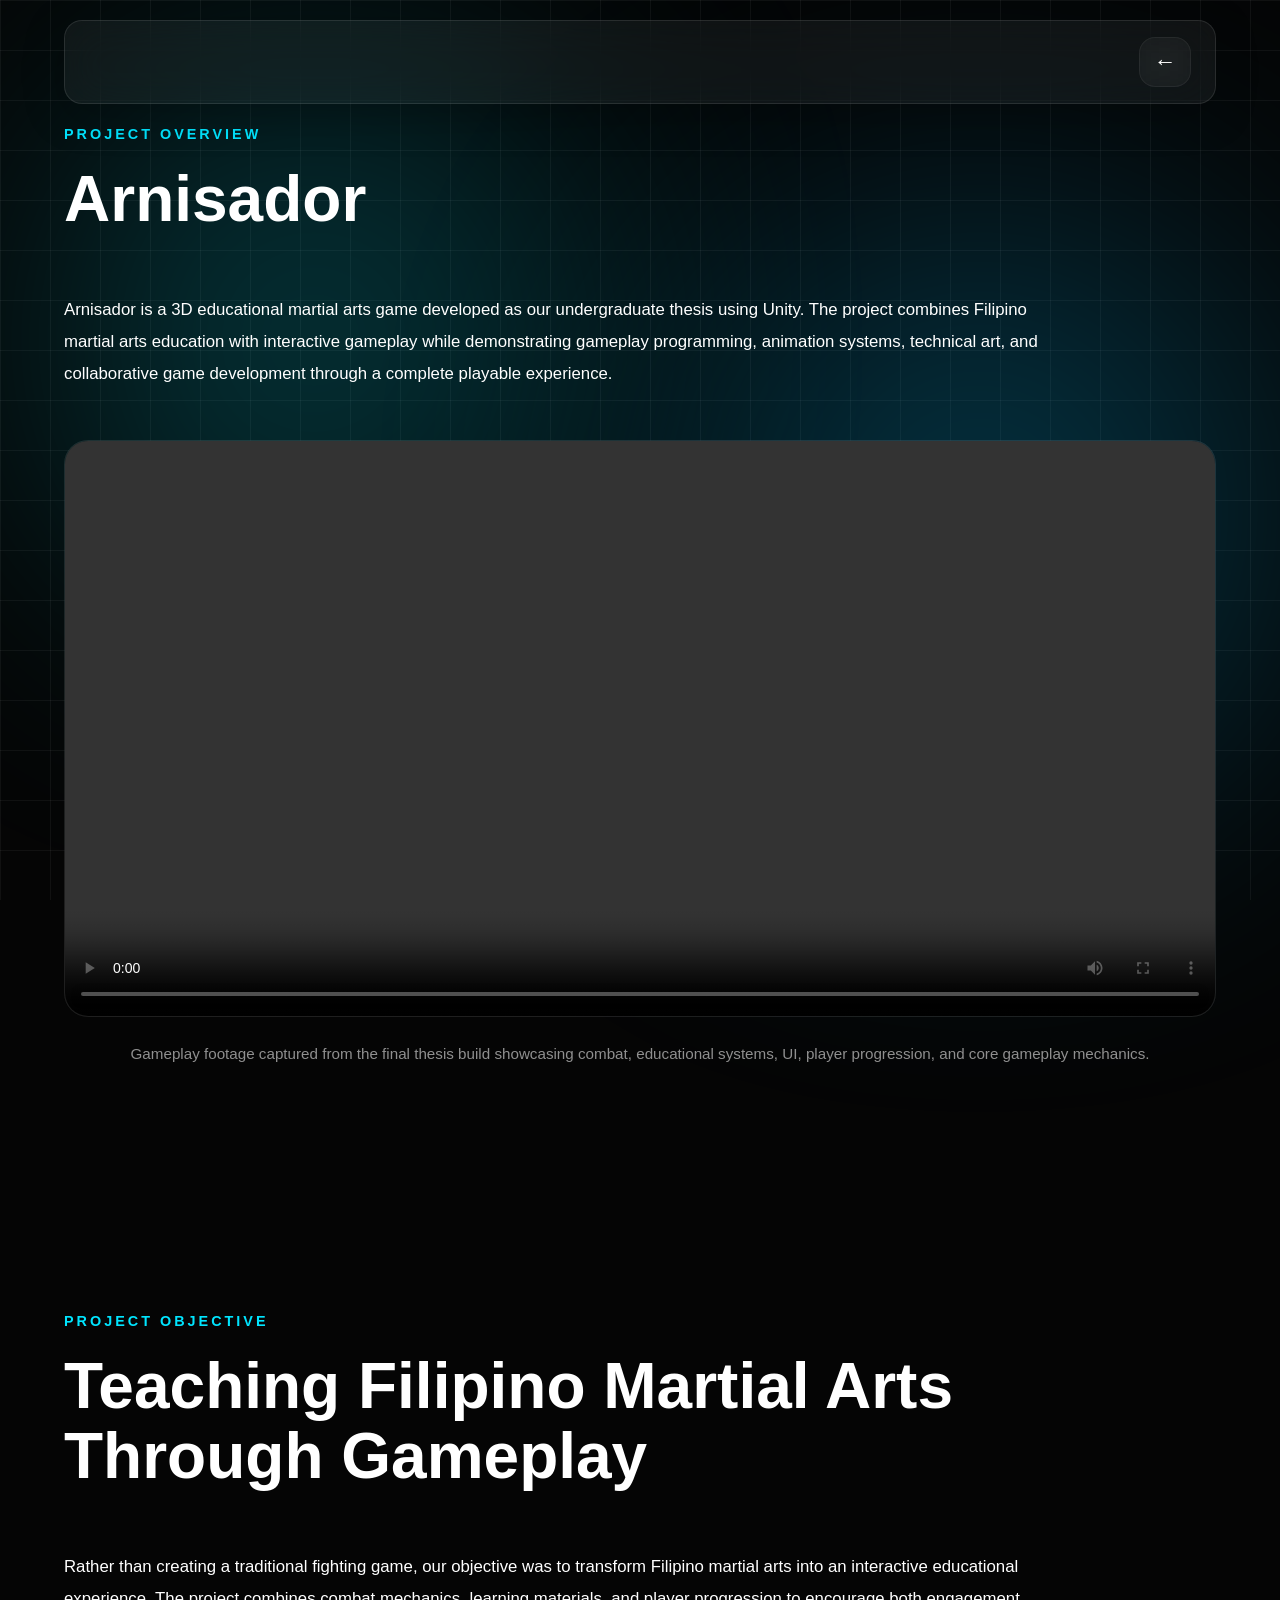
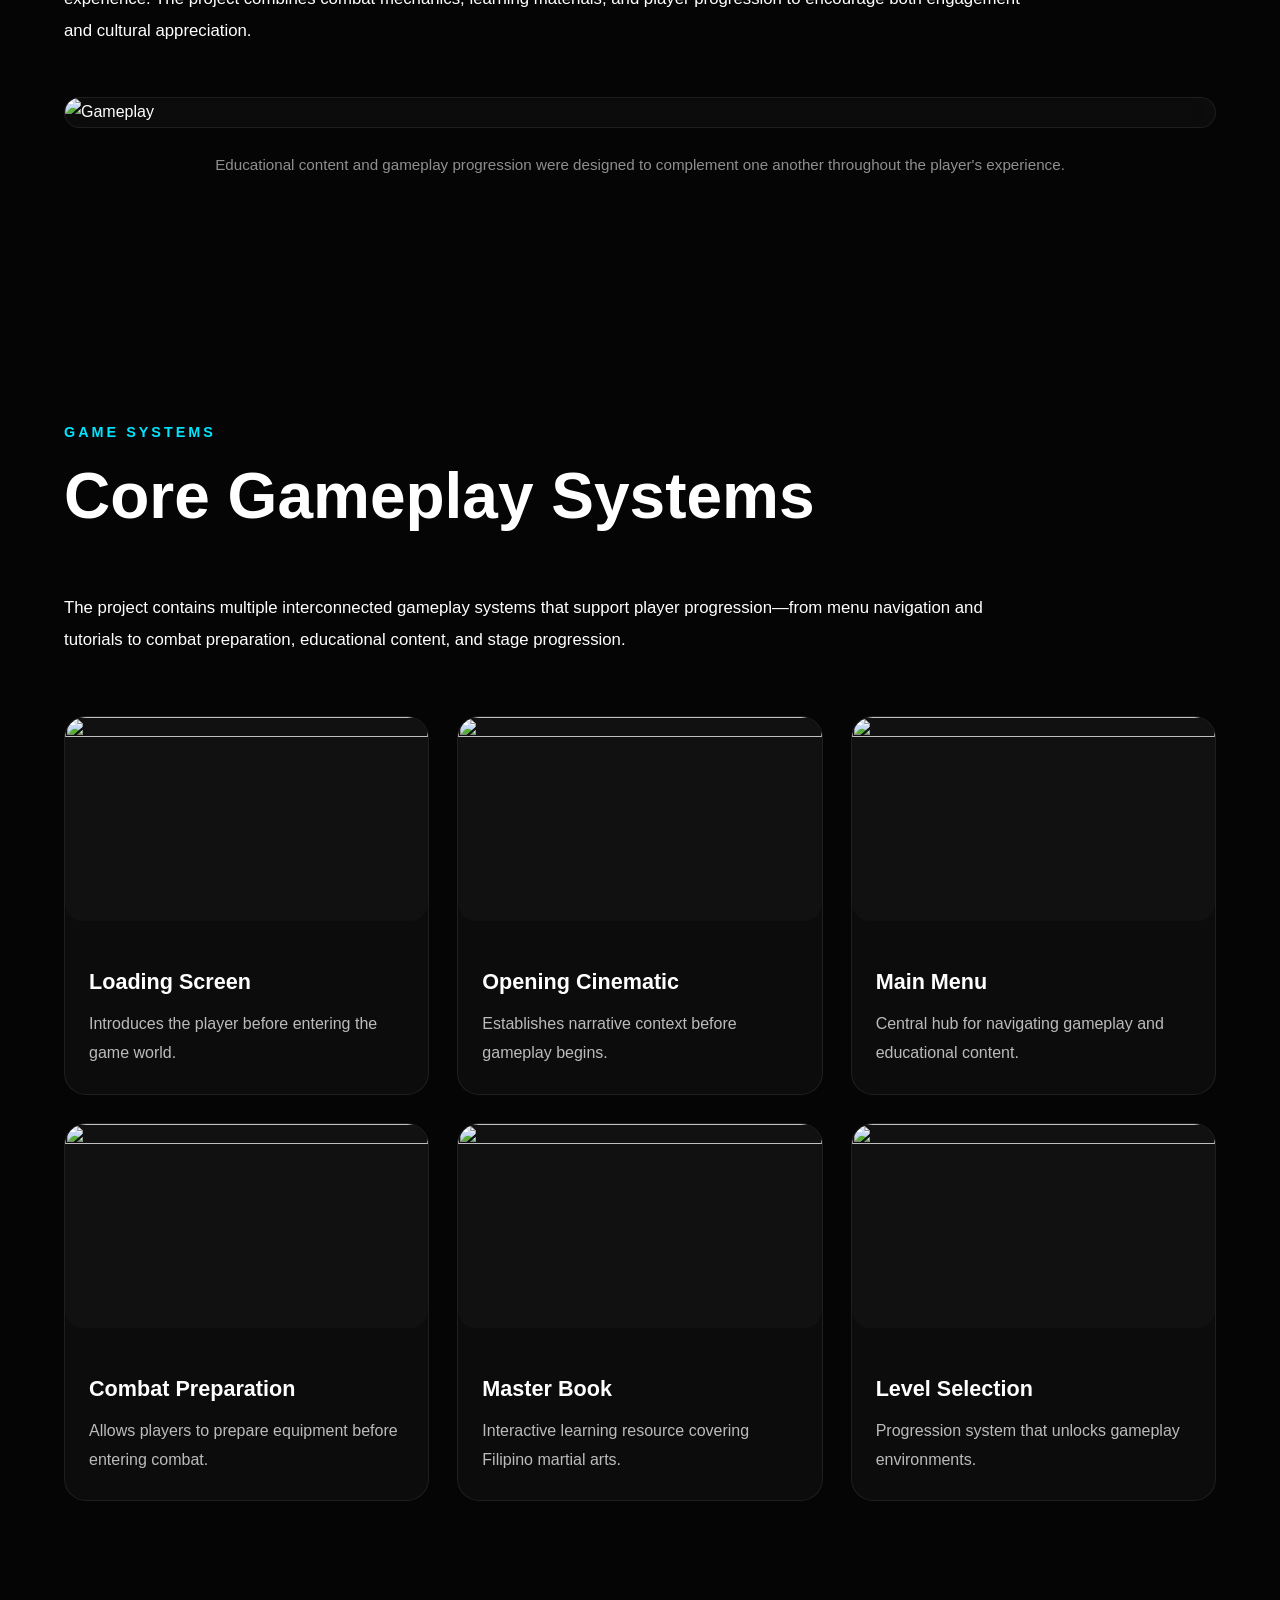
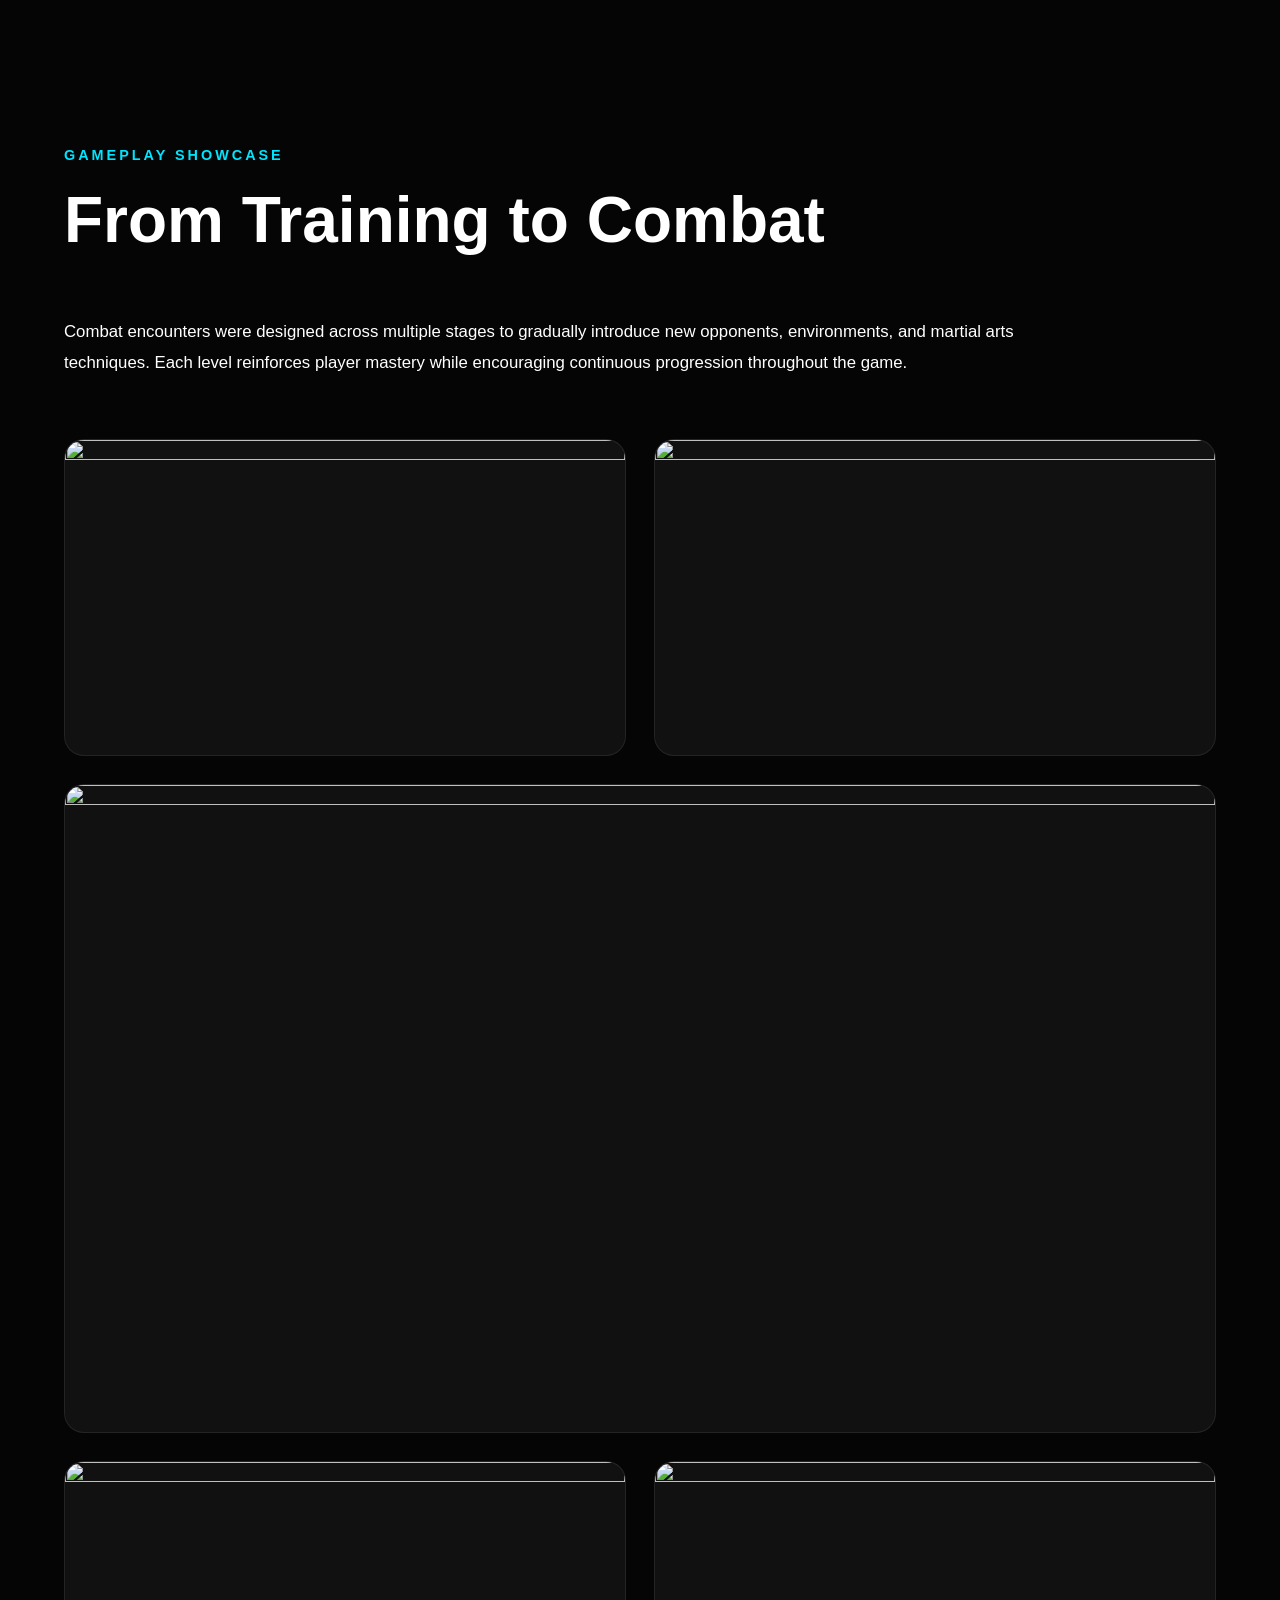
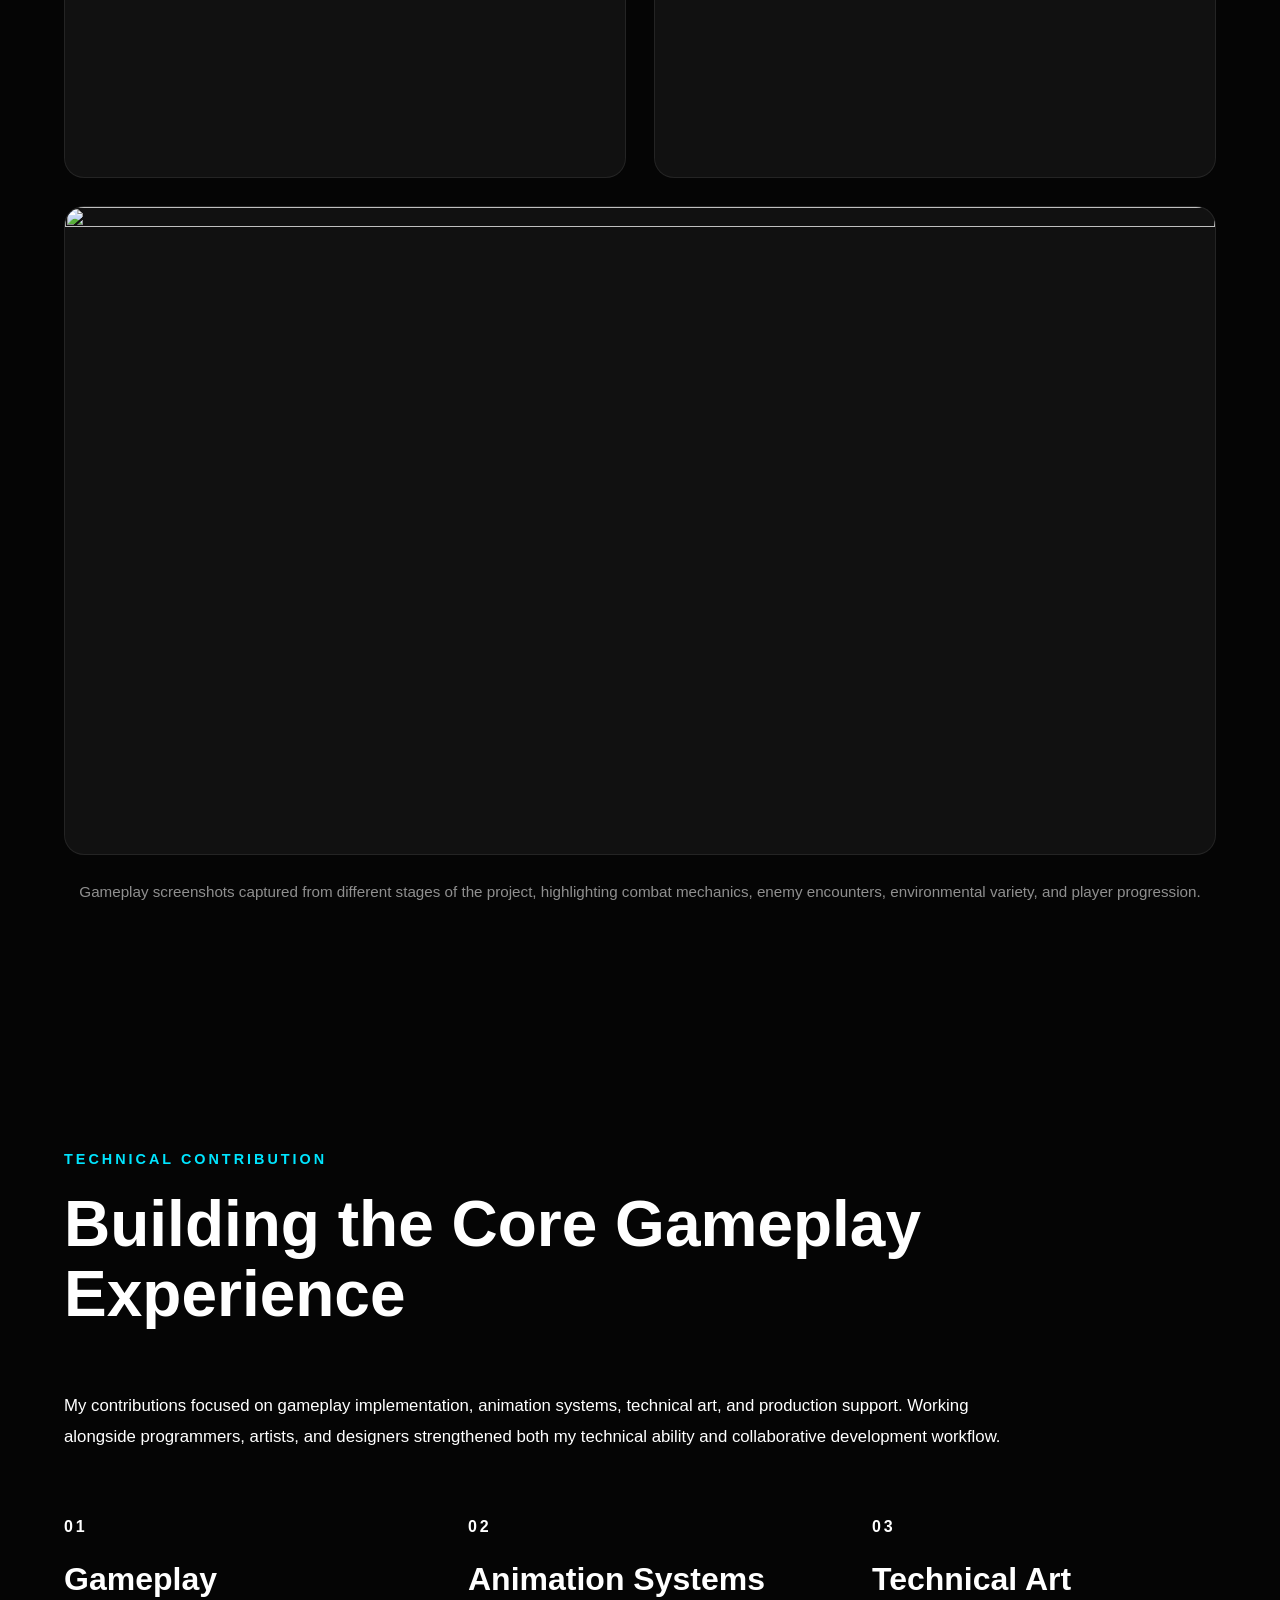
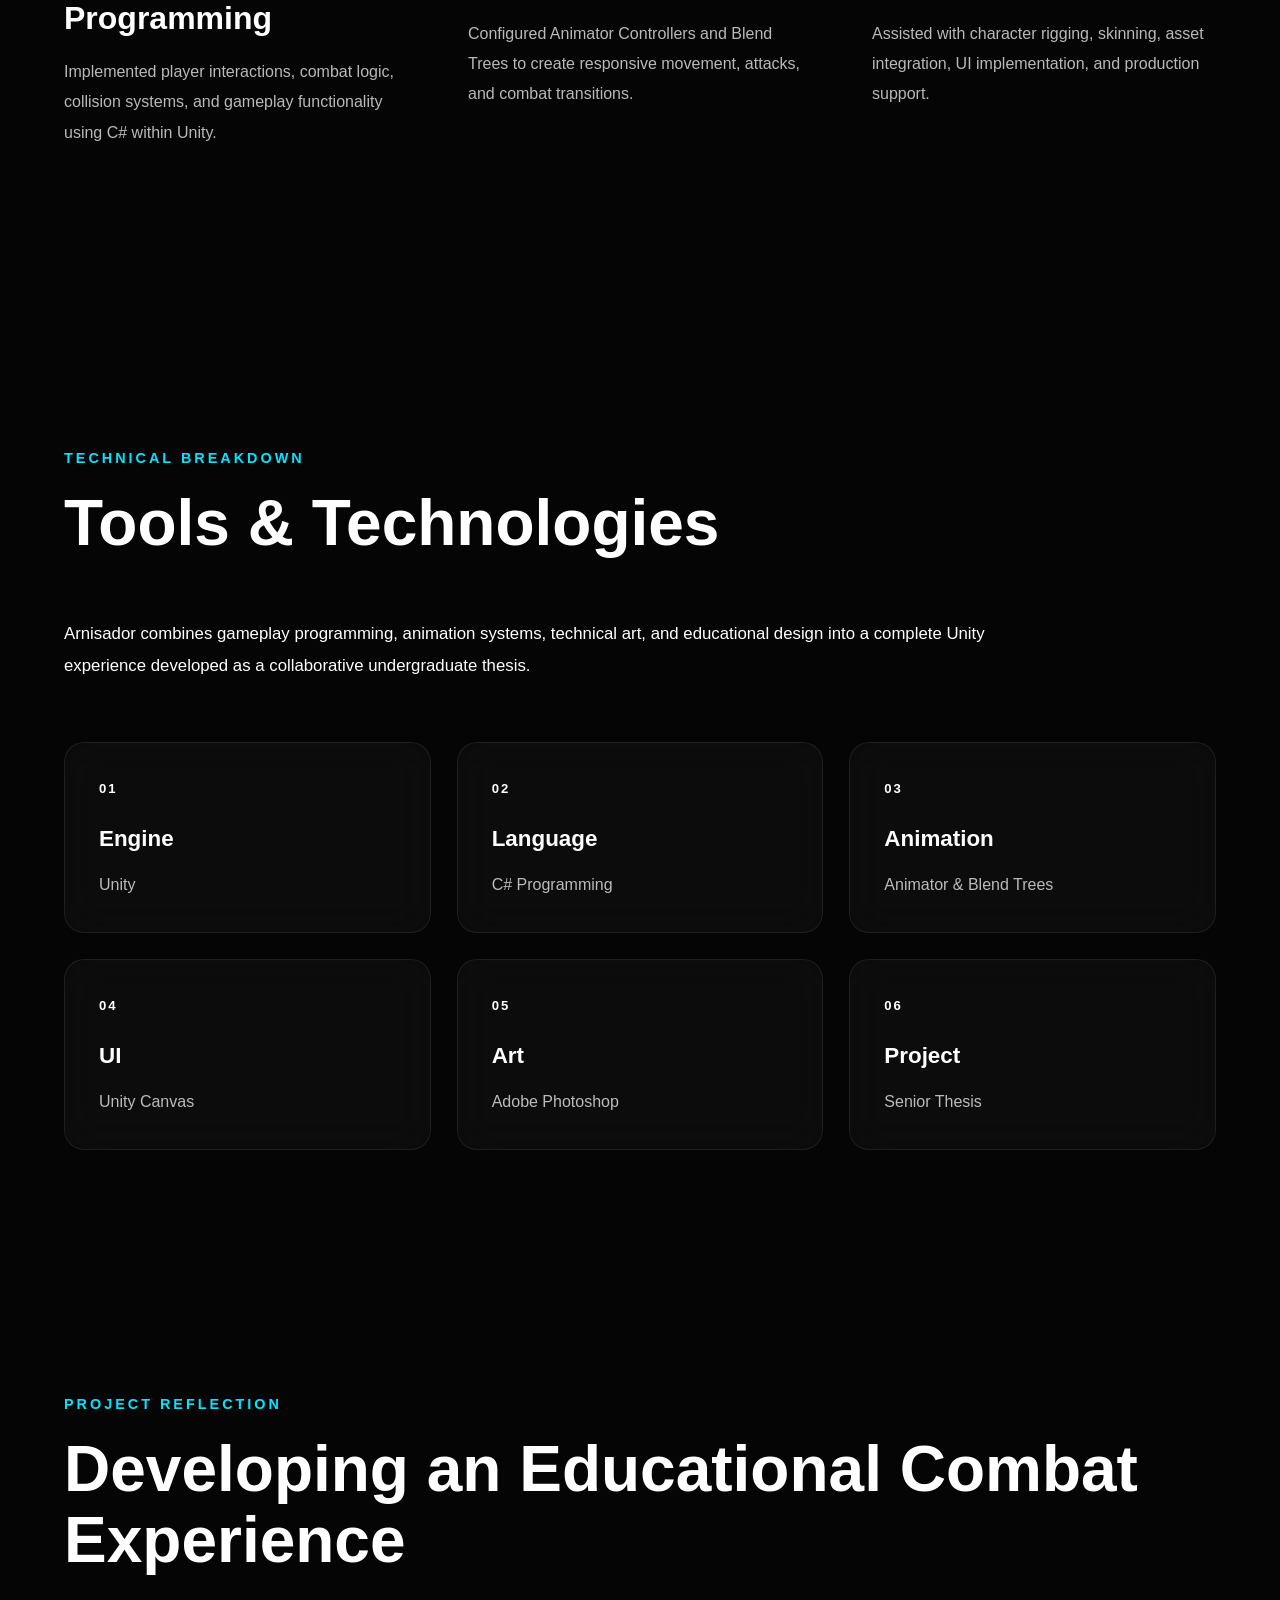
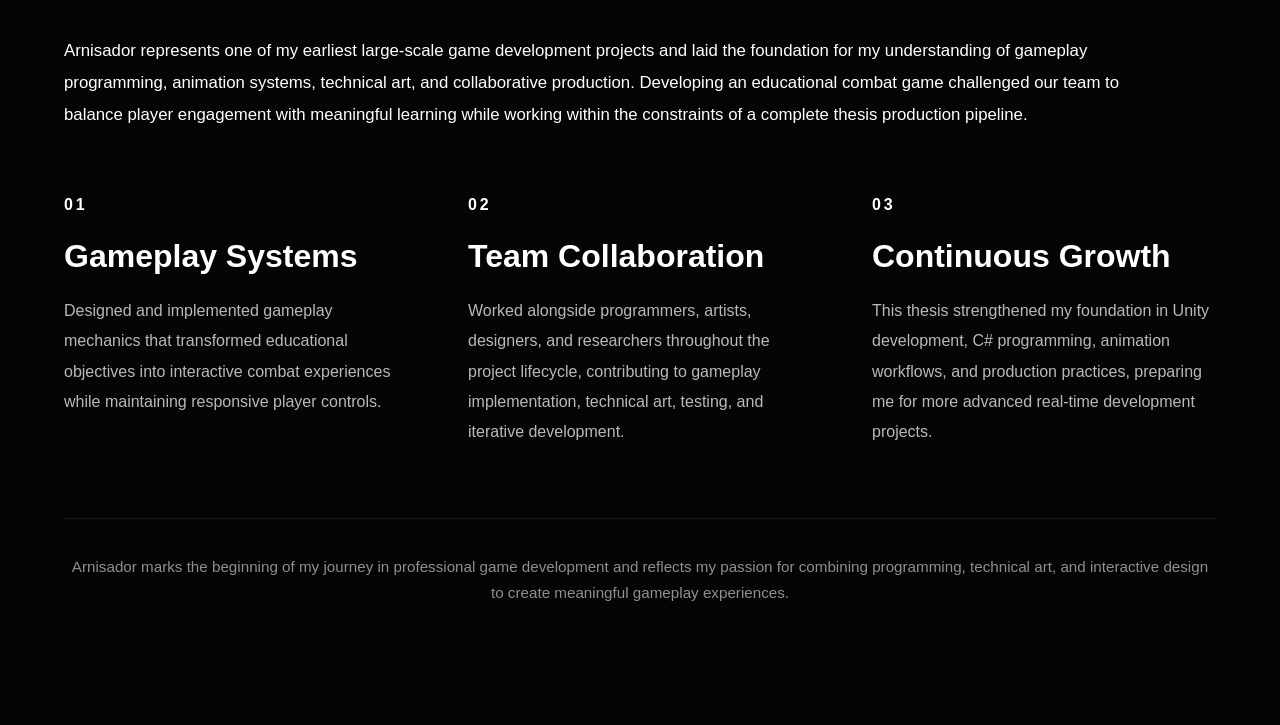
==== projects/arnisador.html @ 000d7399 "Add files via upload" ====
<!DOCTYPE html>
<html lang="en">

<head>

    <meta charset="UTF-8">
    <meta name="viewport" content="width=device-width, initial-scale=1.0">

    <title>Arnisador | Jan Alexander</title>

    <link rel="stylesheet" href="../css/style.css">
    <link rel="stylesheet" href="../css/projects/project-base.css">
    <link rel="stylesheet" href="../css/projects/stranger-things.css">
    <link rel="stylesheet" href="../css/projects/arnisador.css">
    <link rel="stylesheet" href="../css/responsive.css">

</head>

<body>

    <!-- GRID -->
    <div class="grid-bg"></div>

    <!-- GLOW -->
    <div class="orb orb1"></div>
    <div class="orb orb2"></div>

    <!-- NAV -->

    <nav>

        <a href="../index.html" class="logo">
            <img src="../assets/images/logo.png" alt="">
        </a>

        <a href="../index.html#projects"
        class="back-btn"
        aria-label="Back to Projects">

            &larr;

        </a>

    </nav>

    <!-- ==================================================
    PROJECT OVERVIEW
    ================================================== -->

    <section class="project-section">

        <div class="section-header">

            <span>PROJECT OVERVIEW</span>

            <h2>Arnisador</h2>

        </div>

        <p class="section-description">

            Arnisador is a 3D educational martial arts game developed as our
            undergraduate thesis using Unity. The project combines Filipino
            martial arts education with interactive gameplay while demonstrating
            gameplay programming, animation systems, technical art, and collaborative
            game development through a complete playable experience.

        </p>

        <div class="hero-showcase">

            <div class="hero-card">

                <video controls preload="metadata">

                    <source src="https://res.cloudinary.com/ddsfqf0fp/video/upload/v1771017039/Arnisador-Ads_ejfbrg.mp4" type="video/mp4">

                </video>

            </div>

        </div>

        <p class="case-study-note">

            Gameplay footage captured from the final thesis build showcasing combat,
            educational systems, UI, player progression, and core gameplay mechanics.

        </p>

    </section>





    <!-- ==================================================
    PROJECT OBJECTIVE
    ================================================== -->

    <section class="project-section">

        <div class="section-header">

            <span>PROJECT OBJECTIVE</span>

            <h2>Teaching Filipino Martial Arts Through Gameplay</h2>

        </div>

        <p class="section-description">

            Rather than creating a traditional fighting game, our objective was to
            transform Filipino martial arts into an interactive educational experience.
            The project combines combat mechanics, learning materials, and player
            progression to encourage both engagement and cultural appreciation.

        </p>

        <div class="hero-showcase">

            <div class="hero-card">

                <img src="https://res.cloudinary.com/ddsfqf0fp/image/upload/v1771021509/AR-03_ebjcb0.png" alt="Gameplay">

            </div>

        </div>

        <p class="case-study-note">

            Educational content and gameplay progression were designed to complement
            one another throughout the player's experience.

        </p>

    </section>

    <!-- ==================================================
    GAME SYSTEMS
    ================================================== -->

    <section class="project-section">

        <div class="section-header">

            <span>GAME SYSTEMS</span>

            <h2>Core Gameplay Systems</h2>

        </div>

        <p class="section-description">

            The project contains multiple interconnected gameplay systems that support
            player progression—from menu navigation and tutorials to combat preparation,
            educational content, and stage progression.

        </p>

        <div class="feature-grid">

            <div class="feature-card">

                <img src="https://res.cloudinary.com/ddsfqf0fp/image/upload/v1771021510/AR-05_yxrdxh.png">

                <h3>Loading Screen</h3>

                <p>
                    Introduces the player before entering the game world.
                </p>

            </div>

            <div class="feature-card">

                <img src="https://res.cloudinary.com/ddsfqf0fp/image/upload/v1771021509/AR-01_bjf7vc.png">

                <h3>Opening Cinematic</h3>

                <p>
                    Establishes narrative context before gameplay begins.
                </p>

            </div>

            <div class="feature-card">

                <img src="https://res.cloudinary.com/ddsfqf0fp/image/upload/v1771021510/AR-06_dqm4bl.png">

                <h3>Main Menu</h3>

                <p>
                    Central hub for navigating gameplay and educational content.
                </p>

            </div>

            <div class="feature-card">

                <img src="https://res.cloudinary.com/ddsfqf0fp/image/upload/v1771021509/AR-03_ebjcb0.png">

                <h3>Combat Preparation</h3>

                <p>
                    Allows players to prepare equipment before entering combat.
                </p>

            </div>

            <div class="feature-card">

                <img src="https://res.cloudinary.com/ddsfqf0fp/image/upload/v1771021510/AR-07_zlur1v.png">

                <h3>Master Book</h3>

                <p>
                    Interactive learning resource covering Filipino martial arts.
                </p>

            </div>

            <div class="feature-card">

                <img src="https://res.cloudinary.com/ddsfqf0fp/image/upload/v1771021509/AR-04_awipr5.png">

                <h3>Level Selection</h3>

                <p>
                    Progression system that unlocks gameplay environments.
                </p>

            </div>

        </div>

    </section>

    <!-- ==================================================
    GAMEPLAY SHOWCASE
    ================================================== -->

    <section class="project-section">

        <div class="section-header">

            <span>GAMEPLAY SHOWCASE</span>

            <h2>From Training to Combat</h2>

        </div>

        <p class="section-description">

            Combat encounters were designed across multiple stages to gradually
            introduce new opponents, environments, and martial arts techniques.
            Each level reinforces player mastery while encouraging continuous
            progression throughout the game.

        </p>

        <div class="arnis-gallery">

            <div class="arnis-card">
                <img src="https://res.cloudinary.com/ddsfqf0fp/image/upload/v1771021510/AR-08_nvsf1d.png" alt="">
            </div>

            <div class="arnis-card">
                <img src="https://res.cloudinary.com/ddsfqf0fp/image/upload/v1771021511/AR-09_rijwm5.png" alt="">
            </div>

            <div class="arnis-card arnis-feature">
                <img src="https://res.cloudinary.com/ddsfqf0fp/image/upload/v1771021511/AR-10_mdkuwp.png" alt="">
            </div>

            <div class="arnis-card">
                <img src="https://res.cloudinary.com/ddsfqf0fp/image/upload/v1771021511/AR-11_kkhxpo.png" alt="">
            </div>

            <div class="arnis-card">
                <img src="https://res.cloudinary.com/ddsfqf0fp/image/upload/v1771021509/AR-12_dkh6b2.png" alt="">
            </div>

            <div class="arnis-card arnis-wide">
                <img src="https://res.cloudinary.com/ddsfqf0fp/image/upload/v1771021509/AR-13_ciu7sc.png" alt="">
            </div>

        </div>

        <p class="case-study-note">

            Gameplay screenshots captured from different stages of the project,
            highlighting combat mechanics, enemy encounters, environmental variety,
            and player progression.

        </p>

    </section>

    <!-- ==================================================
    TECHNICAL CONTRIBUTION
    ================================================== -->

    <section class="project-section">

        <div class="section-header">

            <span>TECHNICAL CONTRIBUTION</span>

            <h2>Building the Core Gameplay Experience</h2>

        </div>

        <p class="section-description">

            My contributions focused on gameplay implementation, animation systems,
            technical art, and production support. Working alongside programmers,
            artists, and designers strengthened both my technical ability and
            collaborative development workflow.

        </p>

        <div class="reflection-summary">

            <div class="reflection-column">

                <span class="reflection-number">01</span>

                <h3>Gameplay Programming</h3>

                <p>

                    Implemented player interactions, combat logic,
                    collision systems, and gameplay functionality
                    using C# within Unity.

                </p>

            </div>

            <div class="reflection-column">

                <span class="reflection-number">02</span>

                <h3>Animation Systems</h3>

                <p>

                    Configured Animator Controllers and Blend Trees
                    to create responsive movement, attacks,
                    and combat transitions.

                </p>

            </div>

            <div class="reflection-column">

                <span class="reflection-number">03</span>

                <h3>Technical Art</h3>

                <p>

                    Assisted with character rigging, skinning,
                    asset integration, UI implementation,
                    and production support.

                </p>

            </div>

        </div>

    </section>

    <!-- ==================================================
    TECHNICAL BREAKDOWN
    ================================================== -->

    <section class="project-section">

        <div class="section-header">

            <span>TECHNICAL BREAKDOWN</span>

            <h2>Tools & Technologies</h2>

        </div>

        <p class="section-description">

            Arnisador combines gameplay programming, animation systems,
            technical art, and educational design into a complete Unity
            experience developed as a collaborative undergraduate thesis.

        </p>

        <div class="tech-grid">

            <div class="tech-card">
                <span>01</span>
                <h3>Engine</h3>
                <p>Unity</p>
            </div>

            <div class="tech-card">
                <span>02</span>
                <h3>Language</h3>
                <p>C# Programming</p>
            </div>

            <div class="tech-card">
                <span>03</span>
                <h3>Animation</h3>
                <p>Animator & Blend Trees</p>
            </div>

            <div class="tech-card">
                <span>04</span>
                <h3>UI</h3>
                <p>Unity Canvas</p>
            </div>

            <div class="tech-card">
                <span>05</span>
                <h3>Art</h3>
                <p>Adobe Photoshop</p>
            </div>

            <div class="tech-card">
                <span>06</span>
                <h3>Project</h3>
                <p>Senior Thesis</p>
            </div>

        </div>

    </section>
    <!-- ==================================================
    PROJECT REFLECTION
    ================================================== -->

    <section class="project-section project-reflection">

        <div class="section-header">

            <span>PROJECT REFLECTION</span>

            <h2>Developing an Educational Combat Experience</h2>

        </div>

        <p class="section-description">

            Arnisador represents one of my earliest large-scale game development
            projects and laid the foundation for my understanding of gameplay
            programming, animation systems, technical art, and collaborative
            production. Developing an educational combat game challenged our team
            to balance player engagement with meaningful learning while working
            within the constraints of a complete thesis production pipeline.

        </p>

        <div class="reflection-summary">

            <div class="reflection-column">

                <span class="reflection-number">01</span>

                <h3>Gameplay Systems</h3>

                <p>

                    Designed and implemented gameplay mechanics that transformed
                    educational objectives into interactive combat experiences
                    while maintaining responsive player controls.

                </p>

            </div>

            <div class="reflection-column">

                <span class="reflection-number">02</span>

                <h3>Team Collaboration</h3>

                <p>

                    Worked alongside programmers, artists, designers, and
                    researchers throughout the project lifecycle, contributing to
                    gameplay implementation, technical art, testing, and iterative
                    development.

                </p>

            </div>

            <div class="reflection-column">

                <span class="reflection-number">03</span>

                <h3>Continuous Growth</h3>

                <p>

                    This thesis strengthened my foundation in Unity development,
                    C# programming, animation workflows, and production practices,
                    preparing me for more advanced real-time development projects.

                </p>

            </div>

        </div>

        <p class="case-study-note">

            Arnisador marks the beginning of my journey in professional game
            development and reflects my passion for combining programming,
            technical art, and interactive design to create meaningful gameplay
            experiences.

        </p>

    </section>

</body>

</html>
---- css/style.css ----
/* =========================
   RESET
========================= */

*{
    margin:0;
    padding:0;
    box-sizing:border-box;
}

html{
    scroll-behavior:smooth;
}

body{
    background:#050505;
    color:white;
    font-family: Inter, sans-serif;
    overflow-x:hidden;
}

/* =========================
   GRID BACKGROUND
========================= */

.grid-bg{
    position:fixed;
    inset:0;

    background-image:
        linear-gradient(rgba(255,255,255,.05) 1px, transparent 1px),
        linear-gradient(90deg, rgba(255,255,255,.05) 1px, transparent 1px);

    background-size:50px 50px;

    z-index:-3;
}

/* =========================
   GLOW ORBS
========================= */

.orb{
    position:fixed;
    border-radius:50%;
    filter:blur(140px);
    opacity:.25;
    z-index:-2;
}

.orb1{
    width:500px;
    height:500px;

    background:#00e5ff;

    top:10%;
    left:5%;
}

.orb2{
    width:600px;
    height:600px;

    background:#00bfff;

    right:0;
    bottom:10%;
}

/* ==================================================
   NAVIGATION
================================================== */

nav{

    position:fixed;

    top:20px;
    left:50%;

    transform:translateX(-50%);

    width:min(1200px,90%);

    transition:
        background .3s ease,
        border-color .3s ease,
        transform .3s ease,
        box-shadow .3s ease;

    display:flex;
    justify-content:space-between;
    align-items:center;

    padding:16px 24px;

    background:rgba(255,255,255,.05);

    backdrop-filter:blur(20px);

    box-shadow:
        0 10px 40px rgba(0,0,0,.25);

    border:1px solid rgba(255,255,255,.1);

    border-radius:18px;

    z-index:1000;

}

/* =========================
   SCROLLED NAVBAR
========================= */

nav.scrolled{

    background:rgba(10,10,10,.8);

    backdrop-filter:blur(30px);

    border-color:rgba(0,229,255,.15);

    box-shadow:
        0 10px 40px rgba(0,0,0,.4);

}

/* =========================
   ACTIVE LINK
========================= */

.nav-link.active{

    color:#00e5ff;

}

/* =========================
   LOGO
========================= */

.logo{

    display:flex;

    align-items:center;

}

.logo img{

    height:42px;
    width:auto;

    display:block;

    transition:.3s ease;

}

.logo:hover img{

    transform:scale(1.05);

    filter:drop-shadow(0 0 12px rgba(0,229,255,.4));

}

/* =========================
   NAVIGATION LINKS
========================= */

nav ul{

    display:flex;

    gap:40px;

    list-style:none;

}

nav ul a:hover{

    color:#00e5ff;

}

nav ul li a:hover{

    color:#00e5ff;

}

nav a{

    text-decoration:none;

    color:white;

    transition:.3s ease;

}

/* =========================
   RESUME BUTTON
========================= */

.resume-btn{

    padding:12px 22px;

    border-radius:12px;

    border:1px solid #00e5ff;

    color:#00e5ff;

    transition:.3s ease;

}

.resume-btn:hover{

    background:#00e5ff;

    color:#050505;

    box-shadow:
        0 0 20px rgba(0,229,255,.3);

}

/* =========================
   MOBILE MENU BUTTON
========================= */

.menu-toggle{

    display:none;

    width:46px;
    height:46px;

    padding:0;

    border:none;

    background:none;

    cursor:pointer;

    position:relative;

    z-index:1002;

}

.menu-toggle span{

    position:absolute;

    left:50%;

    width:24px;
    height:2px;

    background:#fff;

    border-radius:999px;

    transform:translateX(-50%);

    transition:
        top .3s ease,
        transform .3s ease,
        opacity .2s ease;

}

.menu-toggle span:nth-child(1){

    top:14px;

}

.menu-toggle span:nth-child(2){

    top:22px;

}

.menu-toggle span:nth-child(3){

    top:30px;

}

/* Active State */

.menu-toggle.active span:nth-child(1){

    top:22px;

    transform:translateX(-50%) rotate(45deg);

}

.menu-toggle.active span:nth-child(2){

    opacity:0;

}

.menu-toggle.active span:nth-child(3){

    top:22px;

    transform:translateX(-50%) rotate(-45deg);

}

/* Prevent scrolling when menu is open */

body.menu-open{

    overflow:hidden;

}
/* =========================
   HERO
========================= */

#hero{

    width:min(1200px,90%);

    margin:auto;

    display:grid;

    grid-template-columns:1.15fr .85fr;

    gap:100px;

    align-items:center;

    min-height:100vh;

    padding:140px 0 80px;

}

.hero-tag{
    color:#00e5ff;
    font-weight:600;
    letter-spacing:1px;
}

.hero-content h1{

    max-width:700px;

    font-size:clamp(4rem,8vw,7rem);

    line-height:.92;

    letter-spacing:-3px;

    margin-top:20px;

    margin-bottom:28px;

}

.hero-content p{

    max-width:560px;

    color:#a5a5a5;

    font-size:1.2rem;

    line-height:1.9;

}

.hero-card{
    display:flex;
    justify-content:center;
}

.showcase-card{

    width:100%;

    background:rgba(255,255,255,.05);

    border:1px solid rgba(255,255,255,.08);

    border-radius:28px;

    overflow:hidden;

    backdrop-filter:blur(20px);

    transition:
        transform .45s cubic-bezier(.22,1,.36,1),
        box-shadow .45s ease,
        border-color .45s ease;

    will-change:transform;

    position: relative;

}

.showcase-card:hover{

    transform:
        translateY(-10px)
        scale(1.015);

    border-color:rgba(18,217,255,.28);

    box-shadow:
        0 35px 80px rgba(0,0,0,.45),
        0 0 40px rgba(18,217,255,.10);

}

.showcase-card::before{

    content:"";

    position:absolute;

    inset:-2px;

    border-radius:inherit;

    background:
        radial-gradient(circle at top left,
        rgba(18,217,255,.12),
        transparent 45%);

    opacity:0;

    transition:opacity .45s ease;

    pointer-events:none;

}

.showcase-card:hover::before{

    opacity:1;

}

.showcase-card:hover img{

    transition: .5s ease-in;

    /* transform:
        scale(1.05)
        translateY(-4px); */

    filter:
        brightness(1.05)
        saturate(1.05);

}

.showcase-label{
    padding:18px 24px;

    color:#00e5ff;

    font-size:.8rem;

    text-transform:uppercase;

    letter-spacing:2px;
}

.showcase-card img{
    width:100%;
    height:320px;

    object-fit:cover;

    display:block;
}

.showcase-info{
    padding:24px;
}

.showcase-info h3{
    font-size:1.8rem;
    margin-bottom:12px;
}

.showcase-info p{
    color:#9d9d9d;
}

/* =========================
   BUTTONS
========================= */

.hero-buttons{

    display:flex;

    gap:18px;

    margin-top:36px;

    flex-wrap:wrap;

}

.primary-btn{

    display:inline-flex;

    align-items:center;

    justify-content:center;

    padding:18px 34px;

    border-radius:16px;

    background:#12d9ff;

    color:#071015;

    font-weight:700;

    text-decoration:none;

    transition:
        transform .28s ease,
        box-shadow .28s ease,
        background .28s ease;

    box-shadow:
        0 10px 30px rgba(18,217,255,.18);

}

.primary-btn:hover{

    transform:translateY(-4px);

    box-shadow:
        0 18px 45px rgba(18,217,255,.35);

}

.primary-btn:active{

    transform:translateY(-1px);

}

.secondary-btn{

    display:inline-flex;

    align-items:center;

    justify-content:center;

    padding:18px 34px;

    border-radius:16px;

    border:1px solid rgba(255,255,255,.14);

    background:rgba(255,255,255,.02);

    backdrop-filter:blur(18px);

    color:#fff;

    text-decoration:none;

    transition:
        transform .28s ease,
        border-color .28s ease,
        background .28s ease,
        box-shadow .28s ease;

}

.secondary-btn:hover{

    transform:translateY(-4px);

    border-color:#12d9ff;

    background:rgba(18,217,255,.06);

    box-shadow:
        0 14px 40px rgba(18,217,255,.15);

}

.secondary-btn:active{

    transform:translateY(-1px);

}

/* =========================
   HERO CARD
========================= */

.glass-card{
    background:rgba(255,255,255,.05);

    border:1px solid rgba(255,255,255,.1);

    backdrop-filter:blur(20px);

    border-radius:24px;

    padding:40px;
}

.glass-card h3{
    font-size:2rem;
    margin-bottom:30px;
}

.stats{
    display:flex;
    flex-direction:column;
    gap:30px;
}

.stats span{
    color:#00e5ff;

    font-size:2rem;
    font-weight:700;
}

.stats p{
    color:#b8b8b8;
}

/* =========================
   SECTIONS
========================= */

/* section{
    padding:120px 0;
} */

section:not(#hero):not(.project-hero):not(.project-overview){
    padding:120px 0;
}

#projects,
#about,
#contact{
    width:min(1200px,90%);
    margin:auto;
}

h2{
    font-size:3rem;
}

.section-header{
    margin-bottom:60px;
}

.section-header span{
    color:#00e5ff;
    font-size:.9rem;
    font-weight:600;
    letter-spacing:3px;
    text-transform:uppercase;
}

.section-header h2{
    margin-top:15px;
    margin-bottom:20px;

    font-size:4rem;
    line-height:1.1;
}

.section-header p{
    max-width:650px;

    color:#9a9a9a;

    font-size:1.1rem;
    line-height:1.8;
}

.projects-grid{
    display:grid;

    grid-template-columns:
    repeat(2,1fr);

    gap:30px;
}

/* .project-card{
    position:relative;

    background:
    rgba(255,255,255,.03);

    border:
    1px solid rgba(255,255,255,.08);

    border-radius:24px;

    padding:40px;

    min-height:500px;

    overflow:hidden;

    text-decoration:none;

    transition:.4s ease;
} */

.featured-badge{
    position:absolute;
    top:16px;
    right:16px;

    padding:8px 14px;

    border-radius:999px;

    background:rgba(0,229,255,.15);

    border:1px solid rgba(0,229,255,.4);

    color:#00e5ff;

    font-size:.7rem;
    font-weight:700;
    letter-spacing:1px;
}

.project-card{

    display:flex;

    flex-direction:column;

    position:relative;

    height:100%;

    background:rgba(255,255,255,.05);

    border:1px solid rgba(255,255,255,.08);

    border-radius:22px;

    overflow:hidden;

    text-decoration:none;

    backdrop-filter:blur(20px);

    transition:
        transform .35s ease,
        border-color .35s ease,
        box-shadow .35s ease;

}

.project-card:hover{

    transform:translateY(-10px);

    border-color:rgba(0,229,255,.28);

    box-shadow:
        0 24px 60px rgba(0,0,0,.35),
        0 0 35px rgba(0,229,255,.10);

}

.project-card::before{
    content:"";

    position:absolute;

    inset:0;

    background:
    radial-gradient(
        circle at top left,
        rgba(0,229,255,.18),
        transparent 60%
    );

    opacity:0;

    transition:.4s ease;
}

.project-card:hover::before{
    opacity:1;
}

.project-card h3{
    font-size:2rem;

    margin-bottom:18px;

    color:white;
}

.project-card p{
    color:#9d9d9d;

    line-height:1.7;
}

.project-card.featured{
    grid-column:span 2;

    min-height:700px;

    display:flex;
    align-items:flex-end;

    position:relative;
    min-height:700px;
    overflow:hidden;
}

.project-content{
    max-width:550px;
}

.project-content span{
    color:#00e5ff;

    text-transform:uppercase;

    font-size:.85rem;

    letter-spacing:2px;
}

/* .project-card img{
    width:100%;
    height:100%;

    object-fit:cover;

    transition:.5s;

} */

.project-card img{

    width:100%;

    height:300px;

    object-fit:cover;

    display:block;

    transition:
        transform .45s ease,
        filter .45s ease;

}

.project-card:hover img{

    transform:scale(1.04);

    filter:brightness(1.04);

}

.project-content{

    display:flex;

    flex-direction:column;

    flex:1;

    justify-content:flex-start;

    align-items:flex-start;

    padding:30px;

}

.project-content span{

    display:inline-block;

    margin-bottom:14px;

    color:#00e5ff;

    font-size:.78rem;

    font-weight:700;

    letter-spacing:2.5px;

    text-transform:uppercase;

}

.project-content h3{

    margin:0 0 16px;

    font-size:2rem;

    font-weight:700;

    line-height:1.2;

    color:#fff;

}

.project-content p{

    margin-top:8px;

    max-width:90%;

    color:#a8a8a8;

    font-size:1rem;

    line-height:1.8;

}


.project-overlay{
    position:absolute;
    left:0;
    right:0;
    bottom:0;

    padding:40px;

    background:linear-gradient(
        transparent,
        rgba(0,0,0,.95)
    );
}

.project-overlay span{
    color:#00e5ff;
    font-size:.85rem;
    letter-spacing:2px;
}

.project-overlay h3{
    font-size:2rem;
    margin-top:10px;
}

.project-overlay p{
    margin-top:12px;
    color:#b8b8b8;
    line-height:1.7;
}

.project-card:hover{
    transform:translateY(-8px);

    border-color:#00e5ff;

    box-shadow:
        0 0 30px rgba(0,229,255,.15);
}

.tag-unity{
    color:#00e5ff !important;
}

.tag-unreal{
    color:#9d7cff !important;
}

.tag-marketing{
    color:#ffb347 !important;
}

/* .project-card:hover img{
    transform:scale(1.05);
} */

/* =========================
   ABOUT
========================= */

.about-container{

    display:grid;

    grid-template-columns:380px 1fr;

    gap:90px;

    align-items:start;

    margin-top:70px;

}

/* PROFILE CARD */

.about-card{

    background:rgba(255,255,255,.05);

    backdrop-filter:blur(20px);

    border:1px solid rgba(255,255,255,.08);

    border-radius:24px;

    padding:36px;

    text-align:center;

    transition:
        transform .35s ease,
        border-color .35s ease,
        box-shadow .35s ease;

}

.about-card:hover{

    transform:translateY(-8px);

    border-color:rgba(0,229,255,.28);

    box-shadow:
        0 24px 60px rgba(0,0,0,.30),
        0 0 30px rgba(0,229,255,.08);

}

.about-card img{

    width:220px;

    height:220px;

    object-fit:cover;

    border-radius:22px;

    margin-bottom:28px;

}

.about-card h3{
    font-size:2rem;
    margin-bottom:10px;

    color: white;
}

.about-card p{

    color:#00e5ff;

    font-size:1rem;

    line-height:1.7;

    margin-bottom:26px;

    max-width:280px;

    margin-left:auto;

    margin-right:auto;

}

/* INFO ITEMS */

.about-info{
    display:flex;
    flex-direction:column;
    gap:12px;
}

.info-item{
    padding:14px 16px;

    background:rgba(255,255,255,.04);

    border:1px solid rgba(255,255,255,.08);

    border-radius:14px;

    color:#d8d8d8;

    transition:.3s ease;
}

.info-item:hover{
    border-color:rgba(0,229,255,.25);

    background:rgba(0,229,255,.05);
}

/* RIGHT CONTENT */

.about-content h3{

    font-size:clamp(3.5rem,6vw,5rem);

    line-height:1.05;

    letter-spacing:-2px;

    margin-bottom:42px;

}

.about-content p{

    color:#b8b8b8;

    font-size:1.18rem;

    line-height:1.9;

    margin-bottom:26px;

    max-width:760px;

}

/* SKILLS */

.skills-grid{
    display:flex;

    flex-wrap:wrap;

    gap:14px;

    margin-top:40px;
}

.skills-grid span{
    padding:12px 20px;

    border-radius:999px;

    background:rgba(255,255,255,.05);

    border:1px solid rgba(255,255,255,.1);

    color:#00e5ff;

    transition:.3s ease;
}

.skills-grid span:hover{
    transform:translateY(-3px);

    border-color:rgba(0,229,255,.3);

    box-shadow:
        0 10px 20px rgba(0,229,255,.1);
}

/* =========================
   SKILLS
========================= */

#skills{
    width:min(1200px,90%);
    margin:auto;
}

.skills-categories{
    display:grid;
    grid-template-columns:repeat(2,1fr);
    gap:30px;
    margin-top:60px;
}

.skill-card{
    background:rgba(255,255,255,.05);
    backdrop-filter:blur(20px);
    border:1px solid rgba(255,255,255,.1);
    border-radius:24px;
    padding:35px;
    min-height:140px;
    transition:.4s ease;

    display:flex;
    flex-direction:column;
    justify-content:flex-start;

}

.skill-card:hover{
    transform:translateY(-6px);
    border-color:rgba(0,229,255,.3);
    box-shadow:0 20px 40px rgba(0,229,255,.08);
}

.skill-card h3{
    margin-bottom:30px;
    font-size:1.2rem;
}

.skill-icons{
    display:flex;
    justify-content:space-between;
    gap:20px;
}

.skill-item{
    display:flex;
    flex-direction:column;
    align-items:center;
    gap:12px;

    transition:.3s ease;
}

.skill-item img{
    width:50px;
    height:50px;
    object-fit:contain;
}

.skill-item p{
    color:#b8b8b8;
    font-size:.9rem;
}

.skill-item:hover{
    transform:translateY(-5px);
}

/* =========================
   EXPERIENCE
========================= */

#experience{
    width:min(1200px,90%);
    margin:auto;
}

.experience-grid{
    display:grid;
    grid-template-columns:repeat(2,1fr);

    gap:30px;

    margin-top:60px;
}

.experience-card{
    background:rgba(255,255,255,.05);

    backdrop-filter:blur(20px);

    border:1px solid rgba(255,255,255,.1);

    border-radius:24px;

    padding:35px;

    transition:.4s ease;

    display:flex;
    flex-direction:column;
}

.experience-card:hover{
    transform:translateY(-8px);

    border-color:rgba(0,229,255,.3);

    box-shadow:
        0 20px 40px rgba(0,229,255,.08);
}

.experience-year{
    color:#00e5ff;

    font-size:.9rem;

    font-weight:700;

    letter-spacing:2px;

    margin-bottom:18px;
}

.experience-card h3{
    font-size:1.6rem;

    margin-bottom:18px;

    line-height:1.3;
}

.experience-card p{
    color:#b8b8b8;

    line-height:1.8;
}

.experience-card ul{
    list-style:none;

    display:flex;
    flex-direction:column;
    gap:12px;

    margin-top:20px;
}

.experience-card li{
    color:#b8b8b8;

    padding-left:18px;

    position:relative;
}

.experience-card li::before{
    content:"";

    width:6px;
    height:6px;

    border-radius:50%;

    background:#00e5ff;

    position:absolute;

    left:0;
    top:9px;
}

/* =========================
   CONTACT
========================= */

#contact{
    width:min(1000px,90%);
    margin:auto;

    text-align:center;
}

.contact-container span{
    color:#00e5ff;

    font-size:.8rem;
    font-weight:700;

    letter-spacing:3px;
}

.contact-container h2{
    font-size:4.5rem;

    line-height:1.1;

    margin-top:20px;
    margin-bottom:30px;
}

.contact-container p{
    color:#b8b8b8;

    font-size:1.2rem;

    line-height:1.8;

    max-width:700px;

    margin:auto;
}

.contact-buttons{
    display:flex;
    justify-content:center;
    gap:20px;
    margin-top:50px;
    flex-wrap:wrap;
}

.contact-btn{
    background:rgba(255,255,255,.05);

    border:1px solid rgba(255,255,255,.1);

    backdrop-filter:blur(20px);

    color:white;

    text-decoration:none;

    padding:16px 28px;

    border-radius:14px;

    transition:.3s ease;
}

.contact-btn:hover{
    transform:translateY(-4px);

    border-color:rgba(0,229,255,.4);

    color:#00e5ff;

    box-shadow:
        0 15px 30px rgba(0,229,255,.08);
}

/* =========================
   FOOTER
========================= */

footer{
    margin-top:20px;

    border-top:1px solid rgba(255,255,255,.08);

    padding:50px 0;
}

.footer-content{
    width:min(1200px,90%);
    margin:auto;

    text-align:center;
}

.footer-content img{
    width:70px;

    margin-bottom:20px;
}

.footer-content p{
    color:#b8b8b8;

    margin-bottom:15px;
}

.footer-content span{
    color:#777;
    font-size:.9rem;
}

/* ========================================
   BRANDING PROJECT THUMBNAIL
======================================== */

.project-content--branding .project-image{

    aspect-ratio:16/10;

    background:#f7f6f2;

}

.project-content--branding .project-image img{

    width:100%;
    height:100%;

    object-fit:contain;

    object-position:center;

    padding:12px;

}
---- css/projects/project-base.css ----
/* Added from gs css */
.case-study-note{
    margin-top:24px;

    color:#8f8f8f;

    font-size:.95rem;

    text-align:center;

    line-height:1.7;
}

.project-reflection .case-study-note{

    border-top:1px solid rgba(255,255,255,.08);

    padding-top:32px;

}

/* ==================================================
   BACK BUTTON
================================================== */

.back-btn{

    width:52px;
    height:50px;

    display:flex;

    justify-content:center;
    align-items:center;

    border-radius:16px;

    background: rgba(255,255,255,.025);

    border:1px solid rgba(255,255,255,.06);

    backdrop-filter:blur(20px);

    color:#fff;

    font-size:1.4rem;

    text-decoration:none;

    transition:.3s ease;

}

.back-btn:hover{

    transform:translateY(-3px);

    border-color:rgba(0,229,255,.35);

    background:rgba(255,255,255,.06);

    color:#00e5ff;

}

/* =========================================
   BROWSER WINDOW
========================================= */

.browser-window{

    overflow:hidden;

    border-radius:22px;

    border:1px solid rgba(255,255,255,.08);

    background:rgba(255,255,255,.04);

    backdrop-filter:blur(20px);

    transition:.35s;

    box-shadow:0 20px 60px rgba(0,0,0,.35);

}

.browser-window:hover{

    transform:translateY(-8px);

    border-color:rgba(0,229,255,.25);

}

.browser-top{

    height:56px;

    display:flex;

    align-items:center;

    justify-content:space-between;

    padding:0 24px;

    border-bottom:1px solid rgba(255,255,255,.08);

}

.browser-dots{

    display:flex;

    gap:8px;

}

.browser-dots span{

    width:12px;
    height:12px;

    border-radius:50%;

    background:rgba(255,255,255,.3);

}

.browser-title{

    color:#888;

    font-size:.9rem;

}

.browser-preview{

    display:block;

    height:700px;

    overflow:hidden;

}

.browser-preview img{

    width:100%;

    display:block;

    transition:transform 8s ease;

}

.browser-window:hover img{

    transform:translateY(calc(-100% + 700px));

}


/* =========================
   PROJECT HERO
========================= */

.project-hero{
    width:min(1000px,90%);
    margin:auto;

    text-align:center;

    padding-top:120px;
    padding-bottom:30px;
}

.project-tag{
    color:#00e5ff;

    letter-spacing:2px;
    font-weight:700;
}

.project-hero h1{
    font-size:5rem;

    margin-top:20px;
    margin-bottom:24px;
}

.project-hero p{
    max-width:700px;

    margin:auto;

    color:#b8b8b8;

    line-height:1.8;
}

/* =========================
   PROJECT OVERVIEW
========================= */

.project-overview{
    width:min(1200px,90%);
    margin:auto;
}

.overview-card{
    background:rgba(255,255,255,.05);

    border:1px solid rgba(255,255,255,.1);

    backdrop-filter:blur(20px);

    border-radius:24px;

    padding:50px;

    display:grid;
    grid-template-columns:
        repeat(3,1fr);

    gap:40px;

    transition:.4s ease;
}

.overview-card:hover{
    border-color:rgba(0,229,255,.2);

    box-shadow:
        0 20px 40px rgba(0,229,255,.08);
}

.overview-card h4{
    color:#00e5ff;

    margin-bottom:16px;

    font-size:.9rem;

    letter-spacing:1px;

    text-transform:uppercase;
}

.overview-card p{
    color:#b8b8b8;

    line-height:1.8;
}

.overview-deliverables{
    grid-column:1 / -1;

    padding-top:10px;

    border-top:
        1px solid rgba(255,255,255,.08);
}

.deliverables-list{
    display:flex;

    flex-wrap:wrap;

    gap:12px;

    margin-top:16px;

    max-width:900px;
}

.deliverables-list span{
    padding:10px 16px;

    border-radius:999px;

    background:rgba(255,255,255,.05);

    border:1px solid rgba(255,255,255,.08);

    color:#b8b8b8;

    transition:.3s ease;
}

.deliverables-list span:hover{
    border-color:rgba(0,229,255,.3);

    color:#fff;

    transform:translateY(-2px);
}

/* =========================================
   IMAGE MODAL
========================================= */

.browser-preview{

    position:relative;

    cursor:zoom-in;

}

.preview-overlay{

    position:absolute;

    inset:0;

    background:rgba(0,0,0,.45);

    display:flex;

    justify-content:center;
    align-items:center;

    opacity:0;

    transition:.3s;

    pointer-events:none;

}

.preview-overlay span{

    background:rgba(255,255,255,.08);

    border:1px solid rgba(255,255,255,.15);

    backdrop-filter:blur(20px);

    padding:16px 28px;

    border-radius:999px;

    color:white;

    font-weight:600;

}

.browser-preview:hover .preview-overlay{

    opacity:1;

}

.image-modal{

    position:fixed;

    inset:0;

    background:rgba(0,0,0,.96);

    overflow-y:auto;

    padding:80px 40px;

    opacity:0;

    visibility:hidden;

    transition:.3s ease;

    z-index:99999;

}

.image-modal.active{

    opacity:1;

    visibility:visible;

}

.image-modal img{

    width:min(1400px,95%);

    display:block;

    margin:auto;

    border-radius:18px;

    box-shadow:0 40px 120px rgba(0,0,0,.45);

    transform:translateY(30px);

    transition:.35s ease;

}

.image-modal.active img{

    transform:translateY(0);

}

.modal-close{

    position:fixed;

    top:28px;
    right:28px;

    width:58px;
    height:58px;

    border:none;

    border-radius:50%;

    background:rgba(255,255,255,.08);

    backdrop-filter:blur(20px);

    color:white;

    font-size:1.5rem;

    cursor:pointer;

    transition:.3s;

    z-index:100000;

}

.modal-close:hover{

    background:#00e5ff;

    color:#111;

}


/* ==================================================
   PROJECT REFLECTION
================================================== */

.project-reflection .section-description{

    max-width:1100px;

}

.reflection-summary{

    margin-top:48px;
    margin-bottom:56px;

    display:grid;
    grid-template-columns:repeat(3,1fr);

    gap:64px;

}

.reflection-column{

    display:flex;
    flex-direction:column;

}

.reflection-number{

    display:inline-block;

    margin-bottom:18px;

    color:var(--accent-color);

    font-size:1rem;
    font-weight:700;

    letter-spacing:.18em;

}

.reflection-column h3{

    font-size:2rem;

    line-height:1.2;

    margin-bottom:20px;

    color:#fff;

}

.reflection-column p{

    color:rgba(255,255,255,.72);

    line-height:1.9;

}

.reflection-note{

    border-top:1px solid rgba(255,255,255,.08);

    padding-top:32px;

}

/* =========================
   SHARED PROJECT SECTIONS
========================= */

.project-section{
    width:min(1200px,90%);
    margin:auto;
    line-height:1.8;
}

.logo-showcase{
    display:flex;
    flex-direction:column;
    gap:60px;

    margin-top:60px;
}

.logo-card{
    background:rgba(255,255,255,.05);
    border:1px solid rgba(255,255,255,.1);

    border-radius:24px;

    padding:40px;

    backdrop-filter:blur(20px);

    transition:.3s ease;
}

.logo-card:hover{
    transform:translateY(-6px);

    border-color:rgba(0,229,255,.3);

    box-shadow:
        0 20px 40px rgba(0,229,255,.08);
}

.logo-info{
    margin-bottom:30px;
}

.logo-info h3{
    font-size:1.5rem;

    margin-bottom:8px;
}

.logo-info p{
    color:#b8b8b8;
}

.logo-card img{
    width:100%;

    display:block;

    border-radius:16px;
}

.concept-note{
    max-width:800px;

    margin-top:20px;

    color:#b8b8b8;

    line-height:1.8;
}

.feature-card img{

    width:100%;

    border-radius:16px;

    display:block;

    margin-bottom:20px;

}
---- css/projects/stranger-things.css ----
/* ==================================================
   HERO
================================================== */

.hero-showcase{

    margin-top:50px;

}

.hero-card{

    overflow:hidden;

    border-radius:24px;

    border:1px solid rgba(255,255,255,.08);

    background:rgba(255,255,255,.03);

    backdrop-filter:blur(20px);

    transition:.35s;

}

.hero-card:hover{

    transform:translateY(-6px);

    border-color:rgba(0,229,255,.35);

}

.hero-card img{

    width:100%;

    height:65vh;

    object-fit:cover;

    display:block;

}


/* ==================================================
   CHALLENGE
================================================== */

.challenge-showcase{

    margin-top:55px;

    border-radius:24px;

    overflow:hidden;

    border:1px solid rgba(255,255,255,.08);

    background:rgba(255,255,255,.03);

}

.challenge-showcase img{

    width:100%;

    display:block;

}


/* ==================================================
   BEFORE / AFTER
================================================== */

.comparison-grid{

    display:grid;

    grid-template-columns:repeat(2,1fr);

    gap:32px;

    margin-top:60px;

}

.comparison-card{

    background:rgba(255,255,255,.03);

    border:1px solid rgba(255,255,255,.08);

    border-radius:24px;

    overflow:hidden;

    transition:.35s;

}

.comparison-card:hover{

    transform:translateY(-8px);

    border-color:rgba(0,229,255,.35);

}

.comparison-card span{

    display:block;

    padding:22px 28px;

    color:var(--accent-color);

    font-weight:700;

    letter-spacing:.12em;

    font-size:.82rem;

}

.comparison-card img{

    width:100%;

    display:block;

}


/* ==========================================
   DETAIL GALLERY
========================================== */

.detail-gallery{

    display:grid;

    grid-template-columns:repeat(2,1fr);

    gap:28px;

    margin-top:60px;

}

.detail-card{

    overflow:hidden;

    border-radius:22px;

    border:1px solid rgba(255,255,255,.08);

    background:rgba(255,255,255,.03);

    transition:.35s;

}

.detail-card:hover{

    transform:translateY(-6px);

    border-color:rgba(0,229,255,.35);

}

.detail-card img{

    width:100%;

    height:100%;

    display:block;

    object-fit:cover;

    transition:.45s;

}

.detail-card:hover img{

    transform:scale(1.04);

}

/* Top Left */

.detail-1{

    aspect-ratio:4/5;

}

/* Top Right */

.detail-2{

    aspect-ratio:4/5;

}

/* Bottom Wide */

.detail-3{

    grid-column:1 / -1;

    aspect-ratio:16/9;

}

/* ==================================================
   TECHNICAL BREAKDOWN
================================================== */

.tech-grid{

    display:grid;
    grid-template-columns:repeat(4,1fr);

    gap:24px;

    margin-top:60px;

}

.tech-card{

    padding:36px 30px;

    background:rgba(255,255,255,.03);

    border:1px solid rgba(255,255,255,.08);

    border-radius:22px;

    backdrop-filter:blur(20px);

    transition:.35s ease;

}

.tech-card:hover{

    transform:translateY(-8px);

    border-color:rgba(0,229,255,.35);

    background:rgba(255,255,255,.05);

}

.tech-card span{

    display:block;

    margin-bottom:18px;

    color:var(--accent-color);

    font-size:.82rem;

    font-weight:700;

    letter-spacing:.18em;

}

.tech-card h3{

    font-size:1.6rem;

    margin-bottom:12px;

    color:#fff;

}

.tech-card p{

    color:rgba(255,255,255,.70);

    line-height:1.7;

    font-size:1rem;

}

/* ==================================================
   PROJECT REFLECTION
================================================== */

.project-reflection .section-description{

    max-width:1100px;

}

.section-description{

    max-width:980px;

    font-size:1.05rem;
    line-height:1.9;

}

.reflection-summary{

    margin-top:50px;

    display:grid;

    grid-template-columns:repeat(3,1fr);

    gap:60px;

}

.reflection-column{

    position:relative;

}

.reflection-number{

    display:inline-block;

    margin-bottom:18px;

    color:var(--accent-color);

    font-weight:700;

    letter-spacing:.18em;

    font-size:1rem;

}

.reflection-column h3{

    font-size:2rem;

    margin-bottom:20px;

    line-height:1.2;

}

.reflection-column p{

    color:rgba(255,255,255,.72);

    line-height:1.9;

}

.project-reflection .case-study-note{

    margin-top:70px;

    padding-top:35px;

    border-top:1px solid rgba(255,255,255,.08);

}



/* ==================================================
   ANIMATIONS
================================================== */

.hero-card,
.challenge-showcase,
.comparison-card,
.detail-large,
.detail-small,
.tech-card{

    transition:.35s ease;

}

.hero-card:hover,
.challenge-showcase:hover{

    transform:translateY(-6px);

}

.challenge-showcase:hover{

    border-color:rgba(0,229,255,.35);

}



/* ==================================================
   RESPONSIVE
================================================== */

@media(max-width:1100px){

    .comparison-grid{

        grid-template-columns:1fr;

    }

    .detail-gallery{

        grid-template-columns:1fr;

    }

    .detail-large{

        grid-row:auto;

    }

    .tech-grid{

        grid-template-columns:repeat(2,1fr);

    }

    .reflection-summary{

        grid-template-columns:1fr;

        gap:45px;

    }

}



@media(max-width:768px){

    .hero-card img{

        height:70vh;

    }

    .tech-grid{

        grid-template-columns:1fr;

    }

    .detail-gallery{

        grid-template-columns:1fr;

    }

    .detail-3{

        grid-column:auto;

    }

}
---- css/projects/arnisador.css ----
/* ==================================================
   ARNISADOR
   Overrides only
==================================================*/


/* ---------- Feature Grid ---------- */

.feature-grid{

    display:grid;
    grid-template-columns:repeat(3,1fr);
    gap:28px;

    margin-top:60px;

}

.feature-card{

    background:rgba(255,255,255,.03);

    border:1px solid rgba(255,255,255,.08);

    border-radius:22px;

    overflow:hidden;

    transition:.35s;

}

.feature-card:hover{

    transform:translateY(-8px);

    border-color:rgba(0,229,255,.3);

}

.feature-card img{

    width:100%;
    display:block;

    aspect-ratio:16/9;

    object-fit:contain;

    background:#111;

    /* padding:10px; */

    border-radius:18px;

    overflow:hidden;

}

/* .feature-card img{

    width:100%;
    aspect-ratio:16/9;

    object-fit:contain;

    background:#111;

    padding:10px;

} */

.feature-card h3{

    padding:22px 24px 8px;

    color:#fff;

    font-size:1.35rem;

}

.feature-card p{

    padding:0 24px 26px;

    color:rgba(255,255,255,.72);

    line-height:1.8;

}


/* ==================================================
   GAMEPLAY GALLERY
================================================== */

.arnis-gallery{

    display:grid;

    grid-template-columns:repeat(2,1fr);

    gap:28px;

    margin-top:60px;

}

.arnis-card{

    overflow:hidden;

    border-radius:20px;

    border:1px solid rgba(255,255,255,.08);

    background:#111;

}

.arnis-card img{

    width:100%;

    display:block;

    aspect-ratio:16/9;

    object-fit:cover;

    transition:.45s;

}

.arnis-card:hover img{

    transform:scale(1.04);

}


/* Featured image */

.arnis-feature{

    grid-column:1/-1;

}


/* Last image */

.arnis-wide{

    grid-column:1/-1;

}


/* ---------- Technical Contribution ---------- */

.reflection-summary{

    margin-top:60px;

    gap:60px;

}


/* ---------- Tech Grid ---------- */

.tech-grid{

    display:grid;

    grid-template-columns:repeat(3,1fr);

    gap:26px;

    margin-top:60px;

}

.tech-card{

    padding:34px;

    border-radius:20px;

    background:rgba(255,255,255,.03);

    border:1px solid rgba(255,255,255,.08);

    transition:.3s;

    min-height:150px;

}

.tech-card:hover{

    border-color:rgba(0,229,255,.35);

    transform:translateY(-6px);

}

.tech-card span{

    color:var(--accent-color);

    font-weight:700;

    letter-spacing:.15em;

}

.tech-card h3{

    margin:18px 0 12px;

    color:#fff;

    font-size:1.4rem;

}

.tech-card p{

    color:rgba(255,255,255,.72);

}


/* ---------- Video ---------- */

.hero-card video{

    width:100%;

    display:block;

    border-radius:20px;

}

.hero-card{

    overflow:hidden;
    border-radius:24px;
}

.hero-card img{

    width:100%;
    height:100%;
    object-fit:cover;
}


/* ---------- Responsive ---------- */

@media(max-width:991px){

    .feature-grid{

        grid-template-columns:1fr 1fr;

    }

    .detail-gallery{

        grid-template-columns:1fr 1fr;

    }

    .tech-grid{

        grid-template-columns:1fr 1fr;

    }

}

@media(max-width:768px){

    .feature-grid,
    .detail-gallery,
    .tech-grid{

        grid-template-columns:1fr;

    }

}
---- css/responsive.css ----
/* @media(max-width:900px){

    #hero{
        grid-template-columns:1fr;
        text-align:center;
    }

    .hero-content h1{
        font-size:3.5rem;
    }

    nav ul{
        display:none;
    }

} */

/* ==================================================
   RESPONSIVE STYLES
================================================== */

/* ==================================================
   NAVIGATION
================================================== */

/* ---------- Laptop ---------- */

@media (max-width:1200px){
    nav{

        width:95%;

        padding:14px 20px;

    }

    nav ul{

        gap:28px;

    }

    .logo img{

        height:40px;

    }
}



/* ---------- Tablet ---------- */

@media (max-width:992px){
    nav{

        width:95%;

        padding:14px 20px;

    }

    nav ul{

        gap:20px;

    }

    nav a{

        font-size:.95rem;

    }

    .logo img{

        height:38px;

    }

    .resume-btn{

        padding:10px 18px;

    }
}



/* ---------- Mobile ---------- */

@media (max-width:768px){

    /* =========================
       NAVBAR
    ========================= */

    nav{

        width:94%;
        top:12px;
        padding:14px 18px;

    }

    /* Hide desktop resume */

    .resume-btn{

        display:none;

    }

    /* Show hamburger */

    .menu-toggle{

        display:flex;
        align-items:center;
        justify-content:center;

        z-index:1003;

    }

    /* ---------- Hero ---------- */

    #hero{

        width:94%;

        margin:0 auto;

        display:flex;

        flex-direction:column;

        align-items:center;

        text-align:center;

        gap:48px;

        padding-top:140px;

        padding-bottom:60px;

    }

    .hero-content{

        width:100%;

    }

    .hero-content h1{

        font-size:clamp(3.5rem,12vw,5rem);

        line-height:.95;

        letter-spacing:-2px;

    }

    .hero-content p{

        max-width:100%;

        margin:0 auto;

        font-size:1.15rem;

    }

    .hero-card{

        width:100%;

        display:flex;

        justify-content:center;

    }

    .showcase-card{

        width:min(360px,100%);

    }

    /* =========================
    HERO BUTTONS
    ========================= */

    .hero-buttons{

        display:flex;

        flex-direction:column;

        align-items:center;

        gap:20px;

        width:100%;

        margin-top:18px;

    }

    .hero-buttons .primary-btn,
    .hero-buttons .secondary-btn{

        width:100%;

        max-width:320px;

        display:flex;

        justify-content:center;

        align-items:center;

        text-align:center;

    }
    /* =========================
       MOBILE MENU
    ========================= */

    .nav-menu{

        position:fixed;

        top:92px;

        left:50%;
        transform:translate(-50%,-15px);

        width:90%;
        max-width:420px;

        display:flex;
        flex-direction:column;
        align-items:center;
        justify-content:center;

        gap:0;

        margin:0;
        padding:20px 0;

        list-style:none;

        background:rgba(15,22,28,.82);

        backdrop-filter:blur(40px);
        -webkit-backdrop-filter:blur(40px);

        border:1px solid rgba(255,255,255,.10);

        border-radius:28px;

        box-shadow:
            0 20px 60px rgba(0,0,0,.45);

        opacity:0;
        visibility:hidden;
        pointer-events:none;

        transition:
            opacity .25s ease,
            transform .25s ease,
            visibility .25s ease;

        z-index:999;

    }

    .nav-menu.active{

        opacity:1;
        visibility:visible;
        pointer-events:auto;

        transform:translate(-50%,0);

    }

    /* =========================
       RESET DESKTOP UL STYLES
    ========================= */

    .nav-menu li{

        width:100%;

        display:flex;
        justify-content:center;
        align-items:center;

        margin:0;
        padding:0;

    }

    .nav-menu li + li{

        border-top:1px solid rgba(255,255,255,.08);

    }

    .nav-menu a{

        display:flex;

        justify-content:center;
        align-items:center;

        width:100%;

        padding:26px 0;

        text-decoration:none;

        text-align:center;

        font-size:1.55rem;
        font-weight:600;

        color:#fff;

        transition:.25s;

    }

    .nav-menu a:hover{

        color:#00e5ff;

    }

    /* =========================
       DIM BACKGROUND
    ========================= */

    body.menu-open #hero,
    body.menu-open main{

        filter:brightness(.45);

        transition:.3s ease;

    }

    /* =========================
    PROJECTS
    ========================= */

    #projects{

        width:94%;

        margin:0 auto;

    }

    .section-header{

        text-align:center;

        margin-bottom:50px;

    }

    .section-header h2{

        font-size:clamp(2.5rem,10vw,3.5rem);

    }

    .section-header p{

        max-width:100%;

        margin:0 auto;

    }

    .projects-grid{

        grid-template-columns:1fr;

        gap:28px;

    }

    .project-card.featured{

        grid-column:auto;

        min-height:auto;

    }

    .project-card{

        width:100%;

    }

    .project-card img{

        height:220px;

    }

    .project-content{

        padding:22px;

    }

    .project-content h3{

        font-size:1.6rem;

    }

    .project-content p{

        font-size:1rem;

        line-height:1.7;

    }

    /* =========================
    ABOUT
    ========================= */

    .about-container{

        display:flex;

        flex-direction:column;

        align-items:center;

        gap:30px;

        width:94%;

        margin:0 auto;

        text-align:center;

    }

    .about-card{

        width:100%;

        max-width:380px;

    }

    .about-content{

        width:100%;

    }

    .about-content h3{

        font-size:clamp(2.3rem,9vw,3.4rem);

        line-height:1.08;

        letter-spacing:-1px;

        margin-bottom:22px;

    }

    .about-content p{

        font-size:1.08rem;

        line-height:1.9;

        max-width:100%;

        margin-left:auto;

        margin-right:auto;

    }

    /* =========================
    SKILLS
    ========================= */

    .skills-categories{

        display:flex;

        flex-direction:column;

        gap:28px;

        width:94%;

        margin:0 auto;

    }

    .skill-category{

        width:100%;

    }

    /* =========================
    SKILL CARDS
    ========================= */

    .skill-category{

        padding:36px 28px;

        border-radius:28px;

    }

    .skill-category h3{

        font-size:2rem;

        margin-bottom:36px;

        text-align:center;

    }

    .skill-grid{

        gap:28px;

    }

    .skill{

        gap:14px;

    }

    .skill img{

        width:64px;

        height:64px;

        object-fit:contain;

    }

    .skill span{

        font-size:1.1rem;

        font-weight:500;

    }

    /* =========================
    EXPERIENCE
    ========================= */

    #experience{

        width:94%;

        margin:0 auto;

    }

    .experience-grid{

        display:flex;

        flex-direction:column;

        gap:28px;

    }

    .experience-card{

        width:100%;

        padding:34px 30px;

    }

    .experience-year{

        font-size:1rem;

        margin-bottom:18px;

    }

    .experience-card h3{

        font-size:1.7rem;

        line-height:1.25;

        margin-bottom:24px;

    }

    .experience-card ul{

        display:flex;

        flex-direction:column;

        gap:20px;

        padding-left:20px;

    }

    .experience-card li{

        font-size:1.05rem;

        line-height:1.8;

    }

    /* =========================
    CONTACT
    ========================= */

    #contact{

        width:94%;

        margin:0 auto;

    }

    .contact-container{

        width:100%;

        text-align:center;

        padding:70px 30px;

    }

    .contact-container h2{

        font-size:clamp(2.5rem,10vw,4rem);

        line-height:1.08;

        margin:22px 0;

    }

    .contact-container p{

        font-size:1.08rem;

        line-height:1.9;

        max-width:100%;

        margin:0 auto 42px;

    }

    .contact-buttons{

        display:flex;

        flex-direction:column;

        gap:18px;

        align-items:center;

    }

    .contact-btn{

        width:100%;

        max-width:340px;

        padding:18px 24px;

        font-size:1.05rem;

    }

    /* =========================
    GLOBAL MOBILE POLISH
    ========================= */

    /* Section spacing */

    section{

        padding-top:90px;

        padding-bottom:90px;

    }

    /* Section headings */

    .section-header{

        width:94%;

        margin:0 auto 50px;

        text-align:center;

    }

    .section-header h2{

        font-size:clamp(2.8rem,10vw,4.2rem);

        line-height:1.05;

    }

    .section-header span{

        font-size:.95rem;

        letter-spacing:4px;

    }

    /* Prevent horizontal scrolling */

    html,
    body{

        overflow-x:hidden;

    }

    /* Images */

    img{

        max-width:100%;

        height:auto;

    }

    /* Buttons */

    button,
    a{

        touch-action:manipulation;

    }

    /* Cards */

    .showcase-card,
    .project-card,
    .skill-category,
    .about-card,
    .experience-card{

        max-width:100%;

    }

    /* Prevent long text overflow */

    h1,
    h2,
    h3,
    h4,
    p{

        overflow-wrap:break-word;

    }

    /* =========================
    FOOTER
    ========================= */

    footer{

        padding:70px 0;

    }

    .footer-content{

        width:94%;

        margin:0 auto;

        display:flex;

        flex-direction:column;

        align-items:center;

        text-align:center;

        gap:20px;

    }

    .footer-content img{

        width:70px;

        height:auto;

    }

    .footer-content p{

        font-size:1rem;

        line-height:1.8;

        max-width:320px;

    }

    .footer-content span{

        font-size:.9rem;

        color:#8a8a8a;

    }

    /* ==================================================
    STRANGER THINGS
    HERO
    ================================================== */

    .project-hero{

        width:94%;

        padding-top:140px;
        padding-bottom:40px;

    }

    .project-hero h1{

        font-size:clamp(2.6rem,10vw,4rem);

        line-height:1.05;

        letter-spacing:-1px;

    }

    .project-hero p{

        max-width:100%;

        font-size:1.05rem;

        line-height:1.8;

    }

    /* ==================================================
    STRANGER THINGS
    HERO SHOWCASE
    ================================================== */

    .hero-showcase{

        margin-top:40px;

    }

    .hero-card{

        border-radius:18px;

    }

    .hero-card img{

        width:100%;

        height:min(38vh,260px);

        object-fit:cover;

        display:block;

    }

    /* ==================================================
    STRANGER THINGS
    PROJECT OVERVIEW
    ================================================== */

    .project-overview{

        width:94%;

    }

    .overview-card{

        grid-template-columns:1fr;

        gap:28px;

        padding:32px 26px;

    }

    .overview-deliverables{

        grid-column:auto;

        padding-top:28px;

    }

    .deliverables-list{

        gap:10px;

    }

    .deliverables-list span{

        font-size:.9rem;

        padding:9px 14px;

    }

    /* ==================================================
    STRANGER THINGS
    CHALLENGE
    ================================================== */

    .challenge-showcase{

        margin-top:36px;

        border-radius:18px;

    }

    .challenge-showcase img{

        width:100%;

        height:auto;

        display:block;

    }

    /* ==================================================
    STRANGER THINGS
    BEFORE / AFTER
    ================================================== */

    .comparison-grid{

        grid-template-columns:1fr;

        gap:24px;

    }

    .comparison-card{

        border-radius:18px;

    }

    .comparison-card span{

        padding:18px 22px;

        font-size:.78rem;

        letter-spacing:.14em;

    }

    .comparison-card img{

        width:100%;

        height:auto;

        display:block;

    }

    /* ==================================================
    STRANGER THINGS
    DETAIL GALLERY
    ================================================== */

    .detail-gallery{

        display:flex;

        flex-direction:column;

        gap:20px;

    }

    .detail-1,
    .detail-2,
    .detail-3{

        grid-area:auto;

    }

    .detail-gallery img{

        width:100%;

        height:auto;

        display:block;

    }

    .detail-card{

        border-radius:18px;

    }

    /* ==================================================
    STRANGER THINGS
    TECHNICAL BREAKDOWN
    ================================================== */

    .tech-grid{

        grid-template-columns:1fr;

        gap:18px;

    }

    .tech-card{

        padding:22px 20px;

    }

    .tech-card span{

        font-size:.78rem;

    }

    .tech-card h3{

        font-size:1.35rem;

        margin-bottom:10px;

    }

    .tech-card p{

        font-size:.95rem;

        line-height:1.7;

    }

    /* ==================================================
    STRANGER THINGS
    REFLECTION
    ================================================== */

    .reflection-summary{

        grid-template-columns:1fr;

        gap:40px;

        margin-top:40px;
        margin-bottom:40px;

    }

    .reflection-column{

        text-align:left;

    }

    .reflection-column h3{

        font-size:1.6rem;

    }

    .reflection-column p{

        font-size:1rem;

        line-height:1.8;

    }

    .project-reflection .case-study-note{

        margin-top:40px;

        padding-top:28px;

    }

    /* ==================================================
    ESCAPE
    HERO SHOWCASE
    ================================================== */

    .hero-card video{

        width:100%;

        height:min(38vh,260px);

        display:block;

        object-fit:cover;

    }

    /* ==================================================
    ESCAPE
    PROJECT OVERVIEW
    ================================================== */

    .project-overview{

        width:94%;

    }

    .overview-card{

        grid-template-columns:1fr;

        gap:28px;

        padding:32px 26px;

    }

    .overview-deliverables{

        grid-column:auto;

        padding-top:28px;

    }

    .deliverables-list{

        gap:10px;

    }

    .deliverables-list span{

        font-size:.9rem;

        padding:9px 14px;

    }

    /* ==================================================
    ESCAPE
    THE CHALLENGE
    ================================================== */

    .full-image-card{

        margin-top:36px;

        border-radius:18px;

    }

    .full-image-card img{

        width:100%;

        height:auto;

        display:block;

    }

    /* ==================================================
    ESCAPE
    ENVIRONMENT DEVELOPMENT
    ================================================== */

    .comparison-grid{

        grid-template-columns:1fr;

        gap:24px;

    }

    .comparison-card{

        border-radius:18px;

    }

    .comparison-card span{

        padding:18px 22px;

        font-size:.78rem;

        letter-spacing:.14em;

    }

    .comparison-card img{

        width:100%;

        height:auto;

        display:block;

    }

    /* ==================================================
    ESCAPE
    CINEMATIC DETAILS
    ================================================== */

    .details-grid{

        display:flex;

        flex-direction:column;

        gap:20px;

    }

    .detail-1,
    .detail-2{

        width:100%;

    }

    .detail-card{

        border-radius:18px;

    }

    .detail-card img{

        width:100%;

        height:auto;

        display:block;

    }

    /* ==================================================
    ESCAPE
    LIGHTING & ATMOSPHERE
    ================================================== */

    .feature-grid{

        grid-template-columns:1fr;

        gap:18px;

    }

    .feature-card{

        padding:28px 24px;

        border-radius:18px;

    }

    .feature-card h3{

        font-size:1.35rem;

        margin-bottom:10px;

    }

    .feature-card p{

        font-size:.95rem;

        line-height:1.7;

    }

    /* ==================================================
    ESCAPE
    TECHNICAL WORKFLOW
    ================================================== */

    .tech-grid{

        grid-template-columns:1fr;

        gap:18px;

    }

    .tech-card{

        padding:28px 24px;

    }

    .tech-card span{

        font-size:.78rem;

    }

    .tech-card h3{

        font-size:1.35rem;

        margin-bottom:10px;

    }

    .tech-card p{

        font-size:.95rem;

        line-height:1.7;

    }

    /* ==================================================
    PERSONAL BRAND GROWTH
    HERO
    ================================================== */

    .project-hero{

        width:94%;

        padding-top:140px;
        padding-bottom:40px;

    }

    .project-tag{

        display:block;

        font-size:.8rem;

        letter-spacing:.18em;

        line-height:1.6;

    }

    .project-hero h1{

        font-size:clamp(2.5rem,10vw,4rem);

        line-height:1.05;

        margin-top:18px;
        margin-bottom:20px;

    }

    .project-hero p{

        max-width:100%;

        font-size:1.05rem;

        line-height:1.8;

    }

    /* ==================================================
    PERSONAL BRAND GROWTH
    THE CHALLENGE
    ================================================== */

    .glass-card{

        padding:28px 24px;

        border-radius:18px;

    }

    .glass-card p{

        font-size:1rem;

        line-height:1.8;

    }

    /* ==================================================
    PERSONAL BRAND GROWTH
    BRAND IDENTITY
    ================================================== */

    .logo-showcase{

        gap:36px;

        margin-top:40px;

    }

    .logo-card{

        padding:24px;

        border-radius:18px;

    }

    .logo-info{

        margin-bottom:22px;

    }

    .logo-info h3{

        font-size:1.35rem;

    }

    .logo-info p{

        font-size:.95rem;

    }

    .concept-note{

        margin-top:18px;

        font-size:1rem;

        line-height:1.8;

    }

    /* ==================================================
    PERSONAL BRAND GROWTH
    BRAND STYLE GUIDE
    ================================================== */

    .styleguide-showcase{

        display:flex;

        flex-direction:column;

        gap:20px;

    }

    .styleguide-large,
    .styleguide-wide{

        grid-area:auto;

    }

    .styleguide-card{

        border-radius:18px;

        overflow:hidden;

    }

    .styleguide-card img{

        width:100%;

        height:auto;

        display:block;

    }

    /* ==================================================
    PERSONAL BRAND GROWTH
    FEATURED SHOWCASE
    ================================================== */

    .featured-showcase{

        margin-top:40px;

    }

    .showcase-header{

        max-width:100%;

        margin-bottom:28px;

    }

    .showcase-header h3{

        font-size:1.8rem;

        line-height:1.2;

    }

    .showcase-header p{

        font-size:1rem;

        line-height:1.8;

    }

    .browser-window{

        border-radius:18px;

    }

    .browser-top{

        padding:0 18px;

    }

    .browser-title{

        display:none;

    }

    .browser-preview{

        height:220px;

    }

    .browser-window:hover img{

        transform:none;

    }

    .showcase-note{

        margin-top:16px;

        font-size:.9rem;

    }

   /* ==================================================
    PERSONAL BRAND GROWTH
    JOURNEY CARDS
    ================================================== */

    .journey-card{

        display:flex;

        flex-direction:column;

        gap:28px;

        padding:28px 24px;

        border-radius:18px;

    }

    .journey-card.reverse{

        display:flex;

        flex-direction:column;

    }

    /* Reset desktop ordering for mobile */

    .journey-card.reverse .journey-info{

        order:1;

    }

    .journey-card.reverse .browser-window{

        order:2;

    }

    .journey-info{

        max-width:100%;

    }

    .journey-step{

        font-size:.78rem;

        letter-spacing:.16em;

    }

    .journey-info h3{

        font-size:1.5rem;

        margin:14px 0;

    }

    .journey-info p{

        font-size:1rem;

        line-height:1.8;

    }

    /* ==================================================
    PERSONAL BRAND GROWTH
    MARKETING CAMPAIGN
    ================================================== */

    .campaign-overview{

        grid-template-columns:1fr;

        gap:18px;

    }

    .campaign-card{

        padding:28px 24px;

        border-radius:18px;

    }

    .campaign-card h3{

        font-size:2.4rem;

    }

    .campaign-card span{

        font-size:.9rem;

    }

    .campaign-card p{

        font-size:.95rem;

        line-height:1.7;

    }

    /* ==========================================
    CUSTOMER JOURNEY
    ========================================== */

    .marketing-journey{

        display:flex;

        flex-direction:column;

        gap:20px;

        margin-top:40px;

    }

    .journey-line{

        display:none;

    }

    .journey-stage{

        width:100%;

        padding:28px 24px;

        border-radius:18px;

    }

    .journey-number{

        width:52px;
        height:52px;

        font-size:1rem;

    }

    .journey-stage h3{

        font-size:1.4rem;

        margin:18px 0 10px;

    }

    .journey-stage p{

        font-size:.95rem;

        line-height:1.8;

    }

   /* ==================================================
    PERSONAL BRAND GROWTH
    CREATIVE HIGHLIGHTS
    ================================================== */

    .deliverable-showcase{

        display:flex;

        flex-direction:column;

        gap:28px;

        margin:48px 0;

    }

    /* Make ALL showcase sections follow the same order */

    .deliverable-content{

        order:1;

        max-width:100%;

    }

    .deliverable-image{

        order:2;

        width:100%;

        padding:24px;

        border-radius:18px;

    }

    .deliverable-showcase.reverse{

        display:flex;

        flex-direction:column;

    }

    /* Reset the desktop ordering */

    .deliverable-showcase.reverse .deliverable-content{

        order:1;

    }

    .deliverable-showcase.reverse .deliverable-image{

        order:2;

    }

    .deliverable-image img,
    .deliverable-image video{

        width:100%;

        height:auto;

        max-width:100%;

        max-height:none;

        display:block;

        border-radius:18px;

    }

    .deliverable-content span{

        font-size:.78rem;

        letter-spacing:.16em;

    }

    .deliverable-content h3{

        font-size:1.5rem;

        margin:14px 0;

    }

    .deliverable-content p{

        font-size:1rem;

        line-height:1.8;

    }

    .deliverable-image.video{

        max-height:none;

    }

    /* ==================================================
    PERSONAL BRAND GROWTH
    LEAD MAGNET
    ================================================== */

    .leadmagnet-showcase{

        display:flex;

        flex-direction:column;

        gap:20px;

        margin-top:40px;

    }

    .leadmagnet-card{

        border-radius:18px;

        overflow:hidden;

    }

    .leadmagnet-card img{

        width:100%;

        height:auto;

        display:block;

    }

    /* ==================================================
    PERSONAL BRAND GROWTH
    PROJECT REFLECTION
    ================================================== */

    .reflection-summary{

        grid-template-columns:1fr;

        gap:40px;

        margin-top:40px;
        margin-bottom:40px;

    }

    .reflection-column{

        text-align:left;

    }

    .reflection-column h3{

        font-size:1.6rem;

    }

    .reflection-column p{

        font-size:1rem;

        line-height:1.8;

    }

    .project-reflection .case-study-note{

        margin-top:40px;

        padding-top:28px;

    }

   /* ==================================================
    ARNISADOR
    GAMEPLAY SHOWCASE
    ================================================== */

    .arnis-gallery{

        display:grid;

        grid-template-columns:1fr;

        gap:20px;

        margin-top:40px;

    }

    /* Remove desktop spanning */

    .arnis-feature{

        grid-column:auto;

    }

    .arnis-wide{

        grid-column:auto;

    }

    .arnis-card{

        border-radius:18px;

        overflow:hidden;

    }

    .arnis-card img{

        width:100%;

        height:auto;

        aspect-ratio:16/9;

        object-fit:cover;

        display:block;

    }

    /* ==================================================
    IMAGE LIGHTBOX
    ================================================== */

    .image-modal{

        padding:70px 16px 30px;

    }

    .image-modal img{

        width:100%;

        max-width:100%;

        border-radius:14px;

    }

    .modal-close{

        top:16px;

        right:16px;

        width:48px;

        height:48px;

        font-size:1.2rem;

    }

}
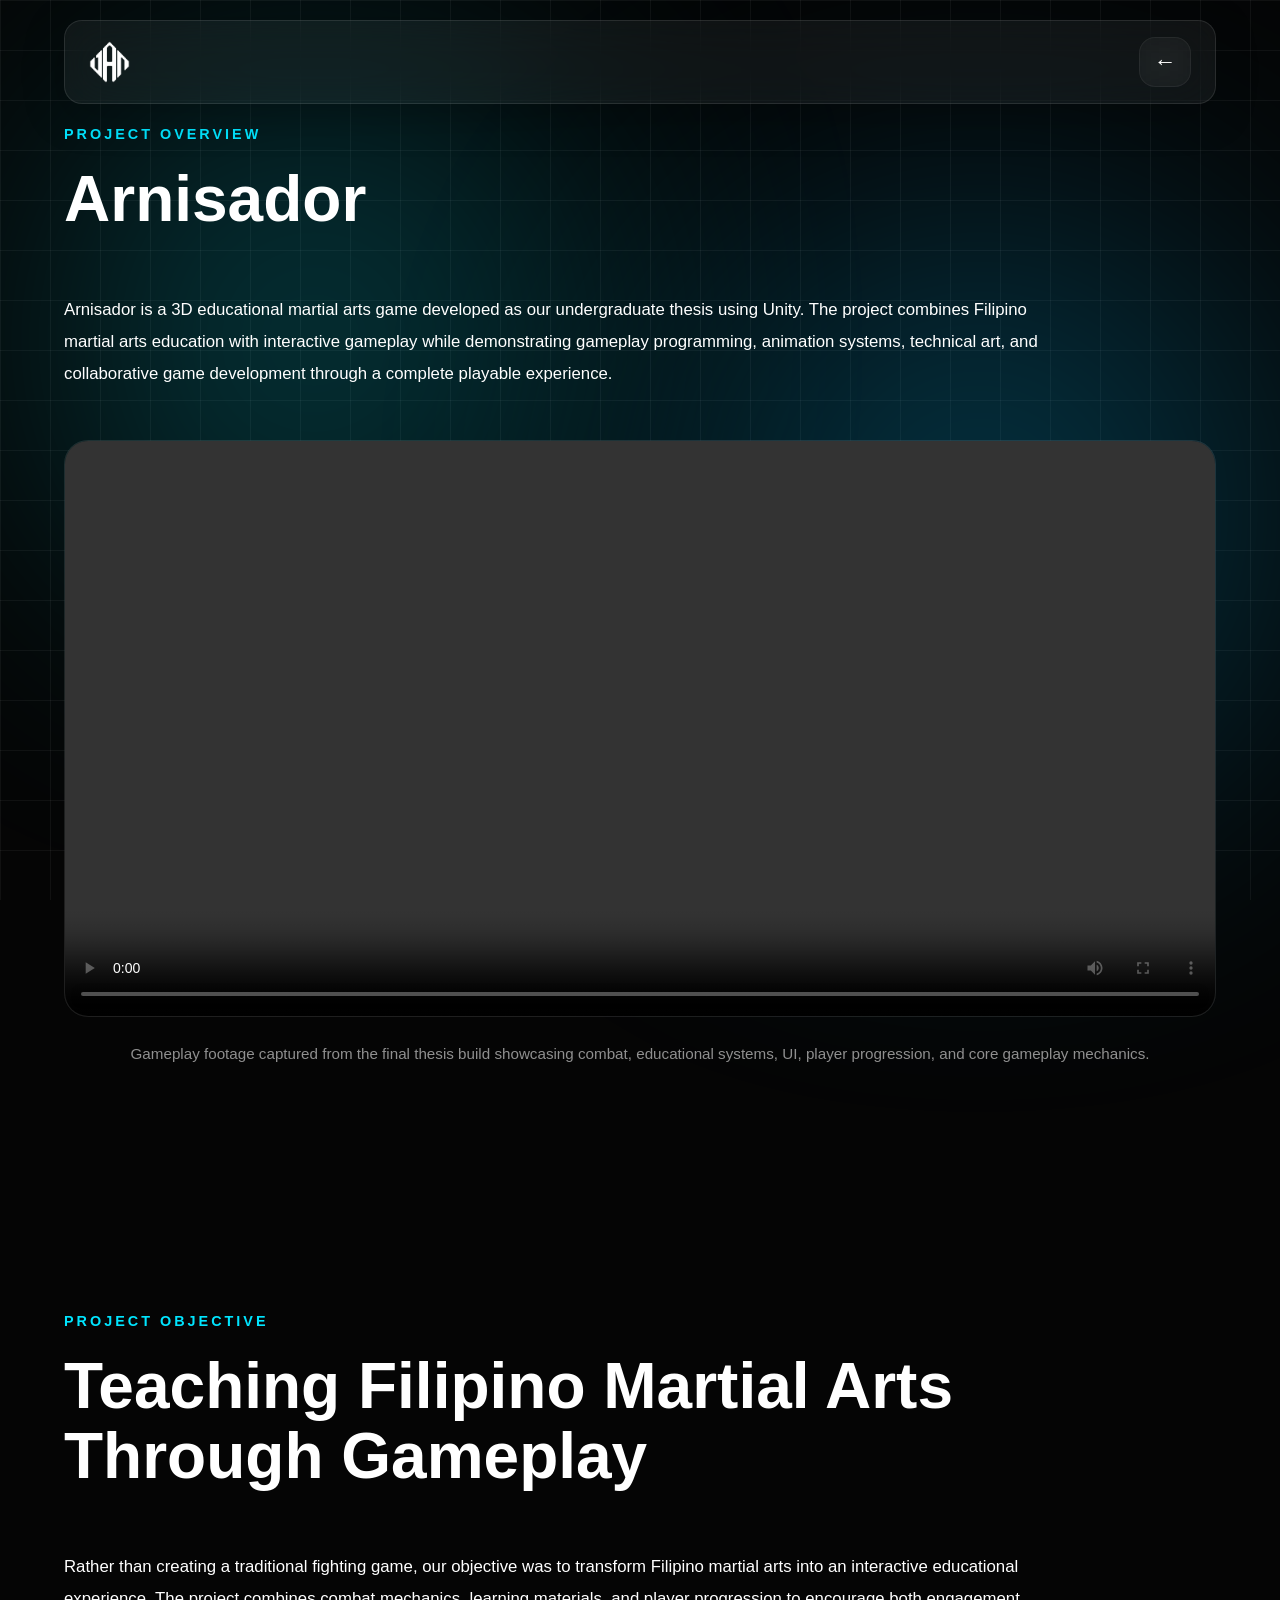
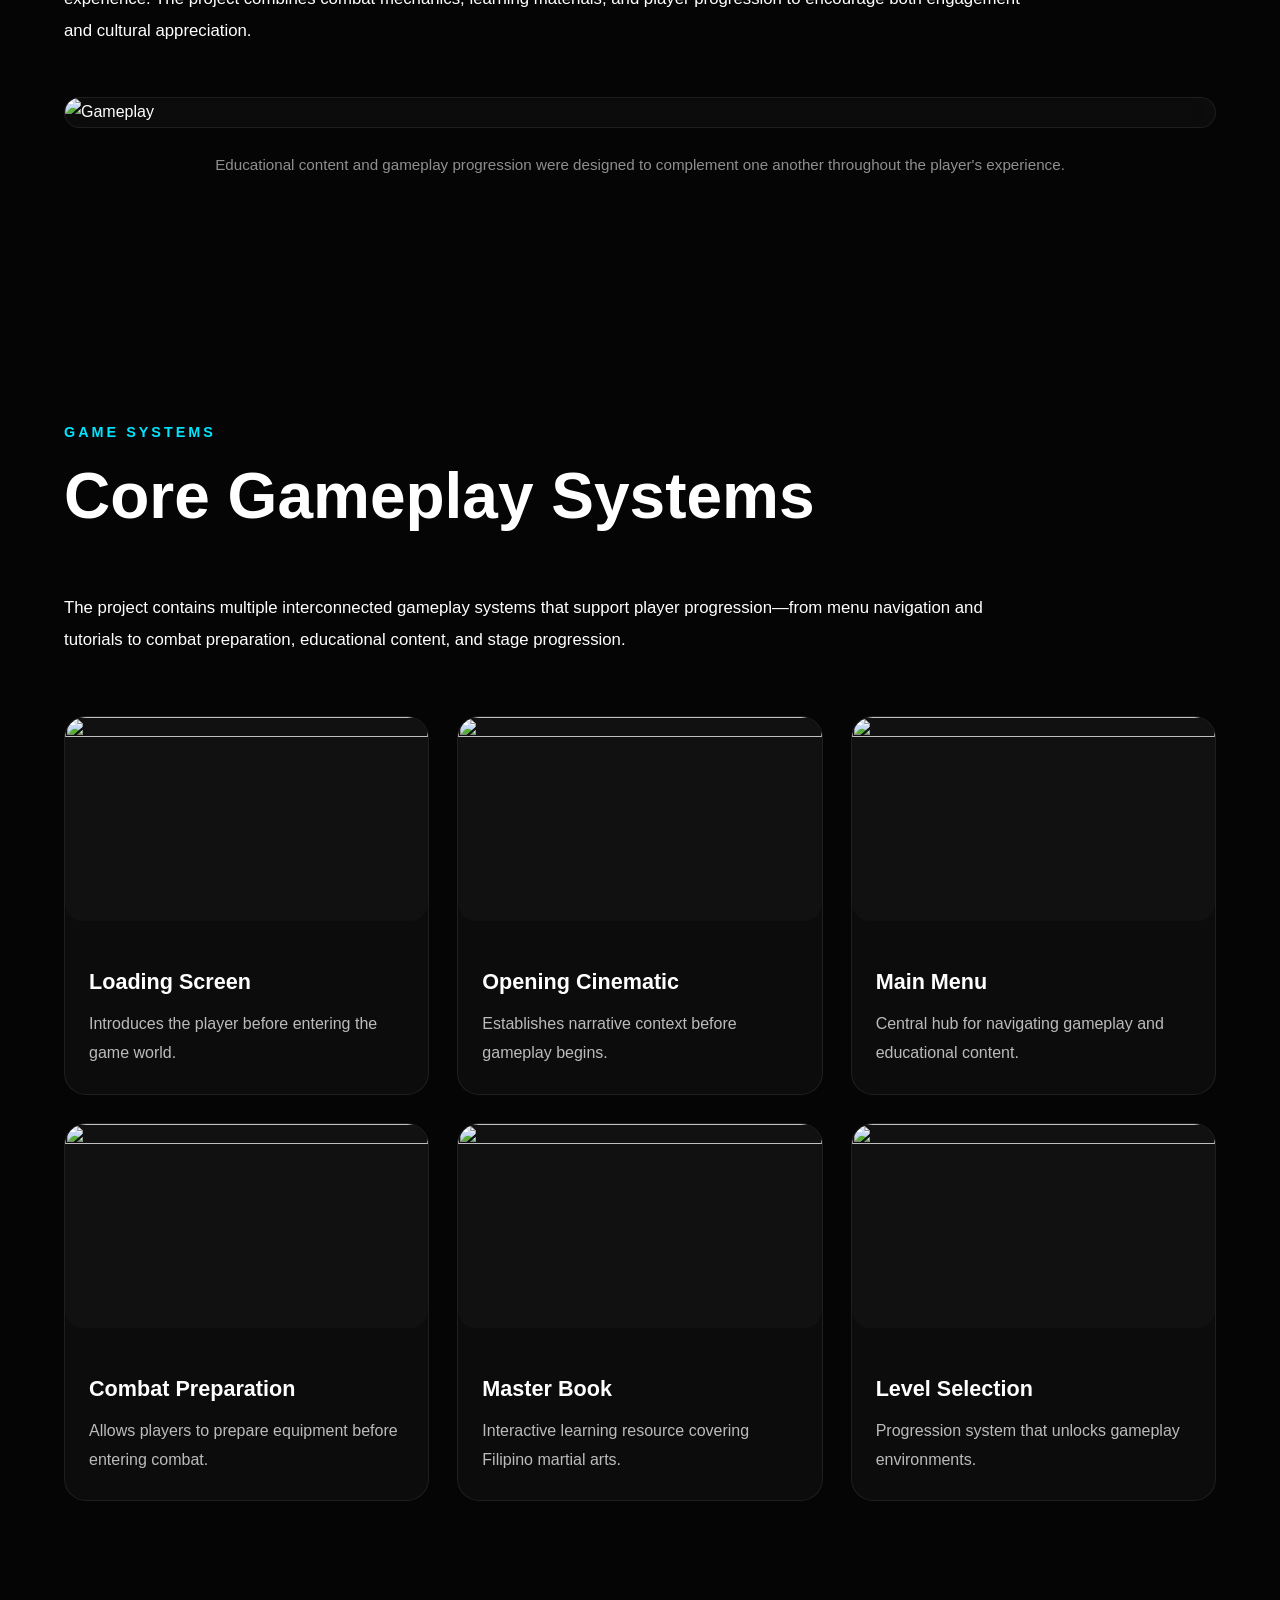
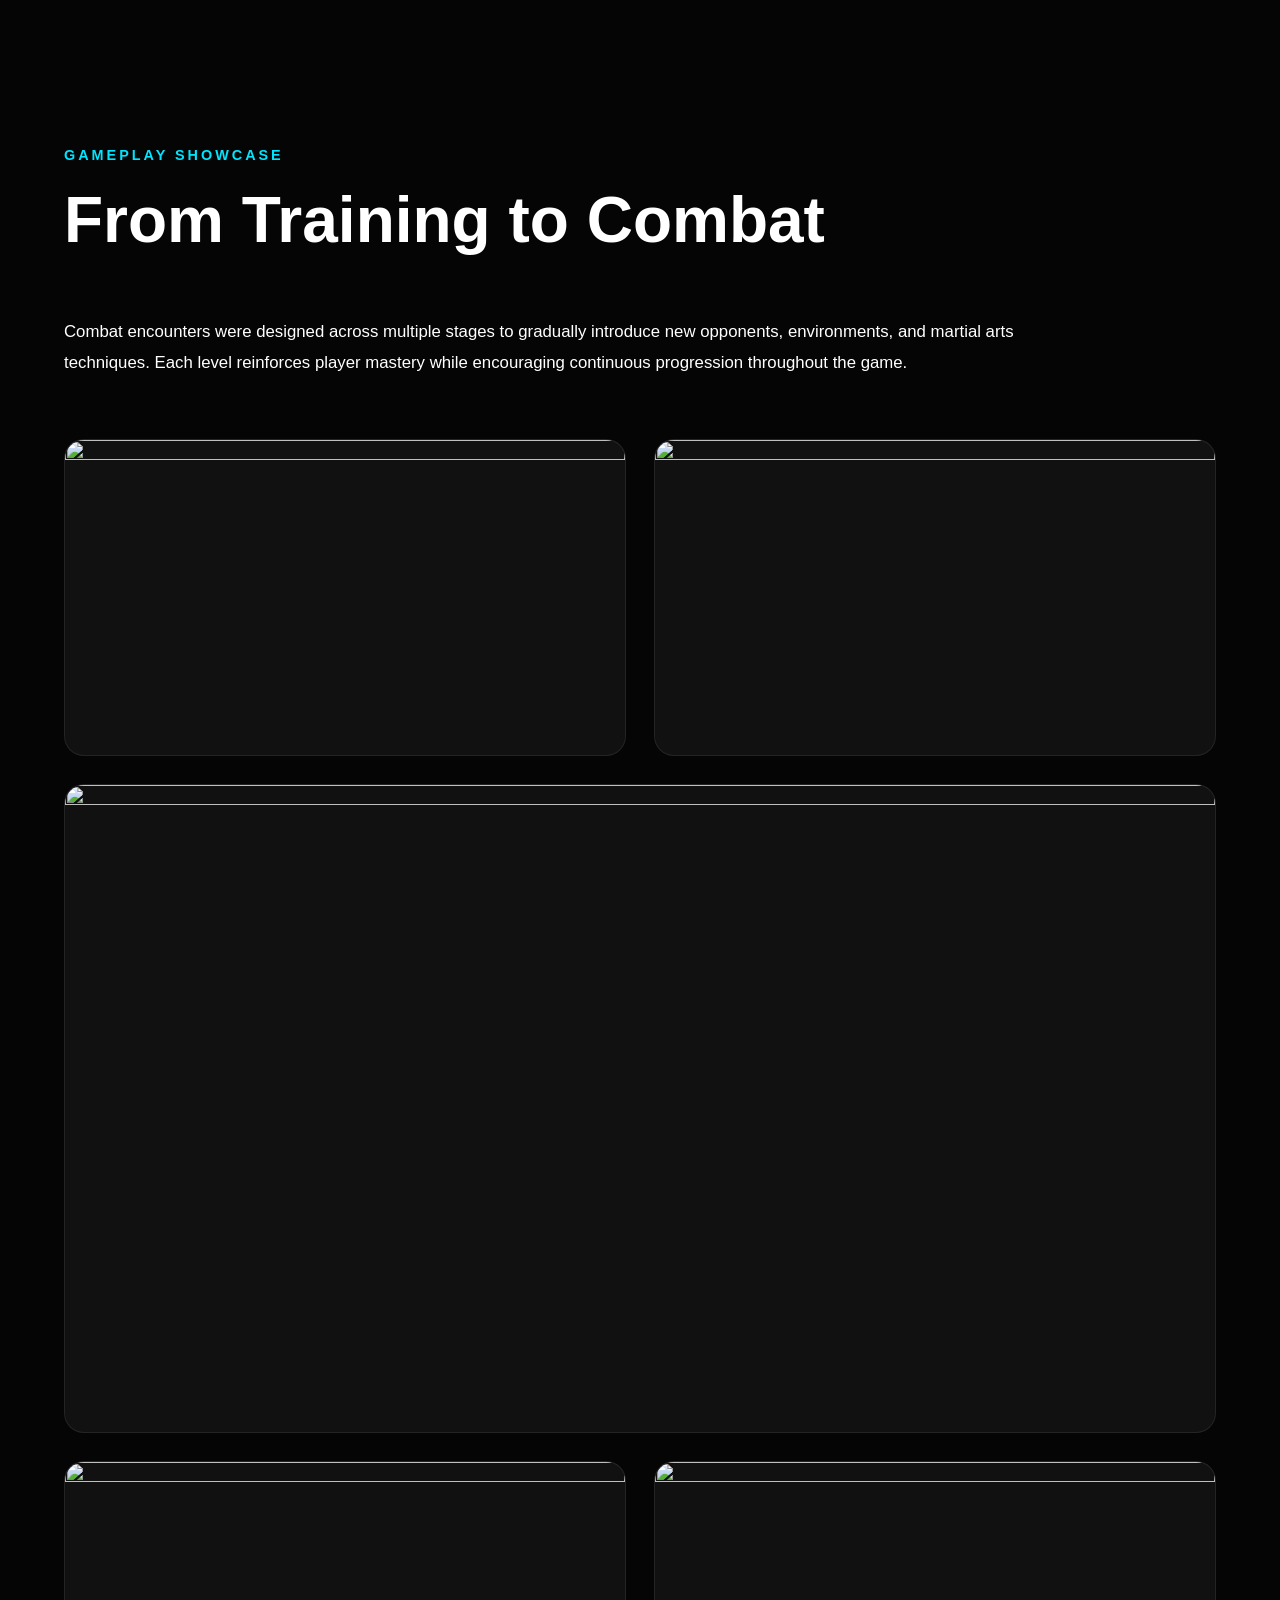
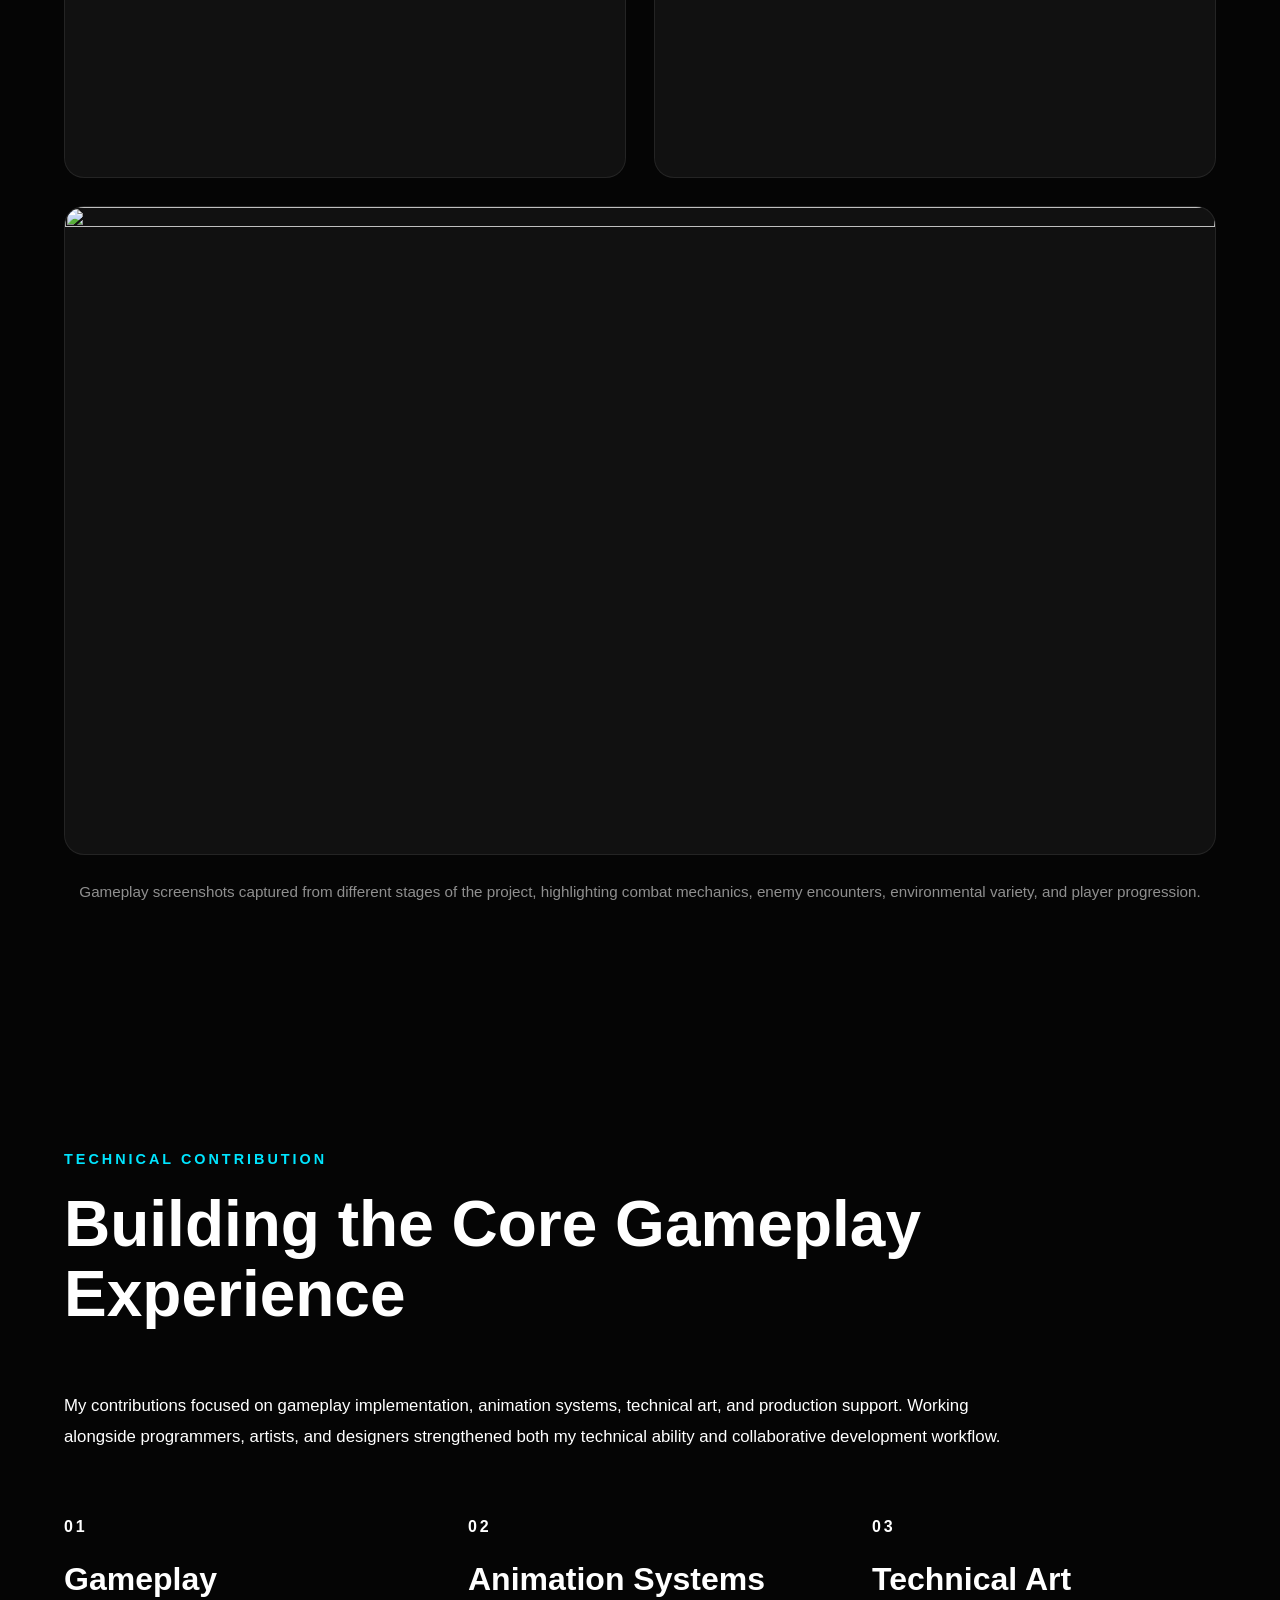
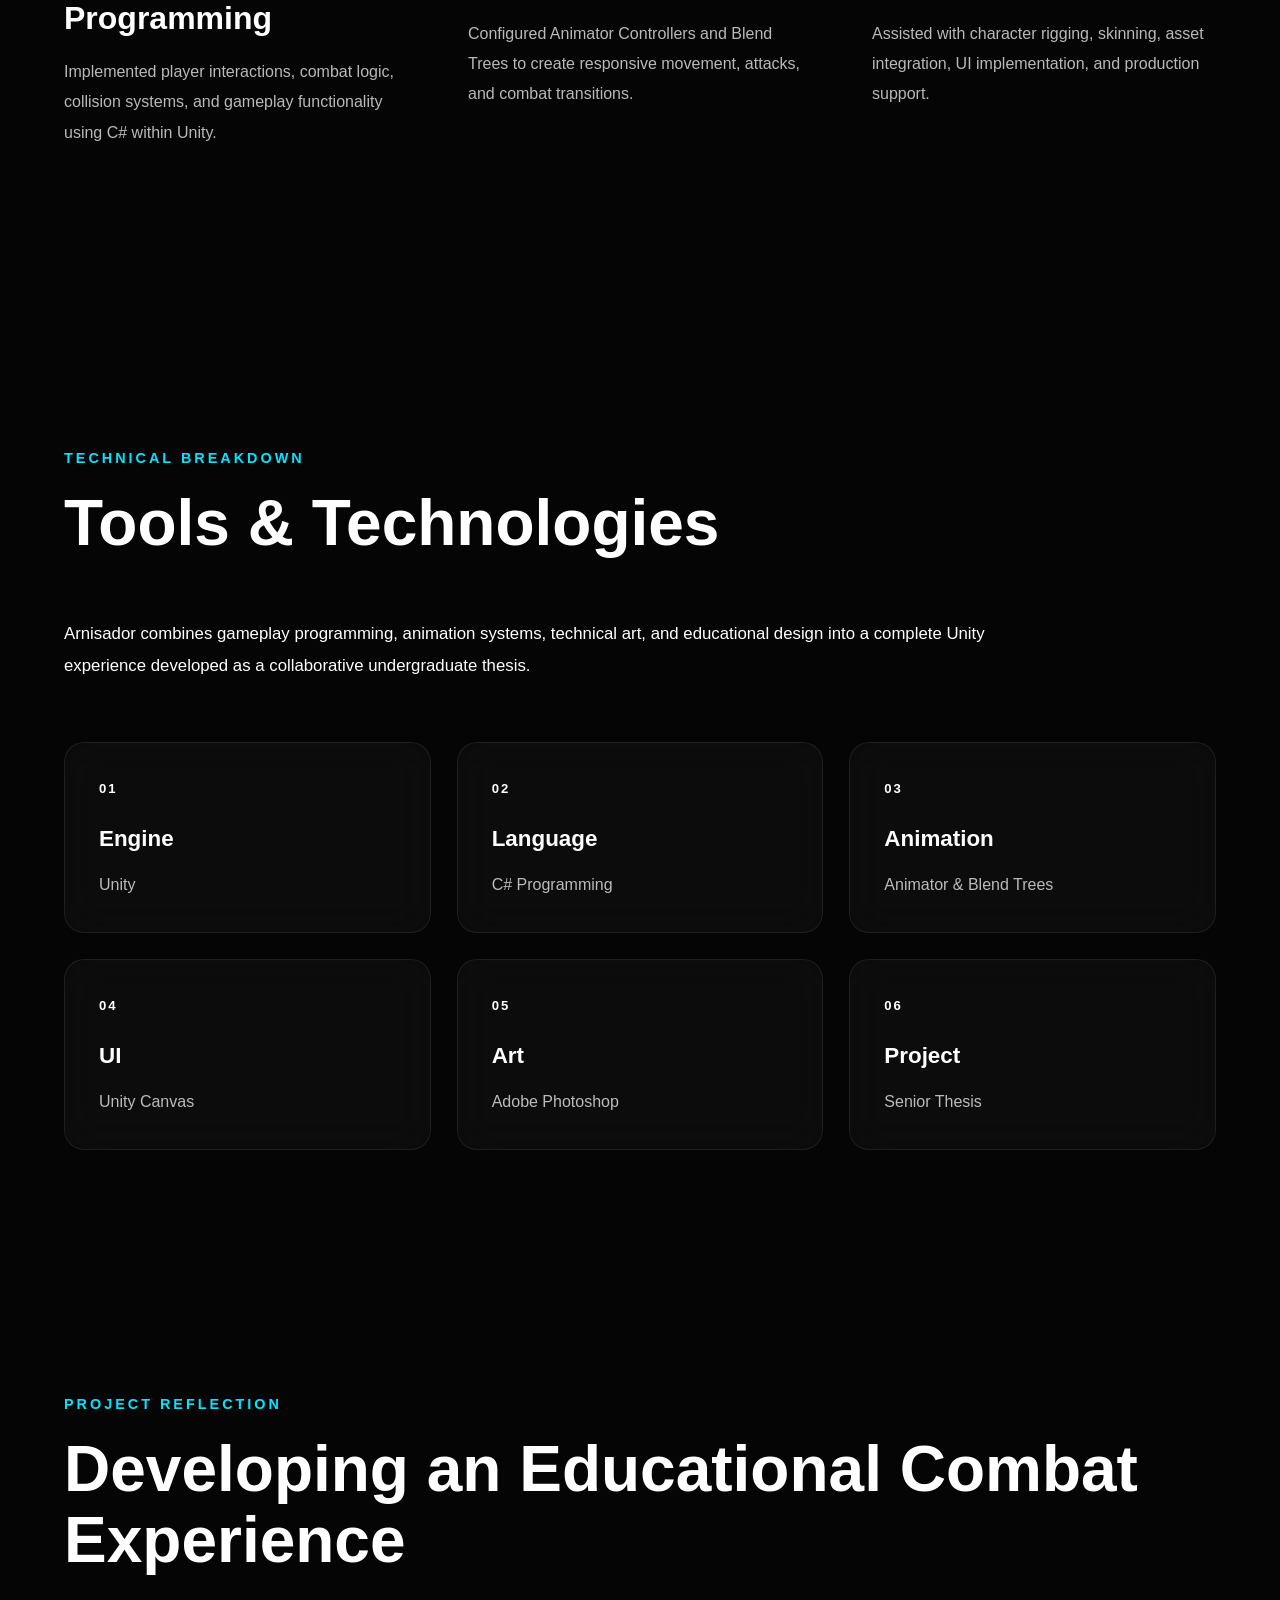
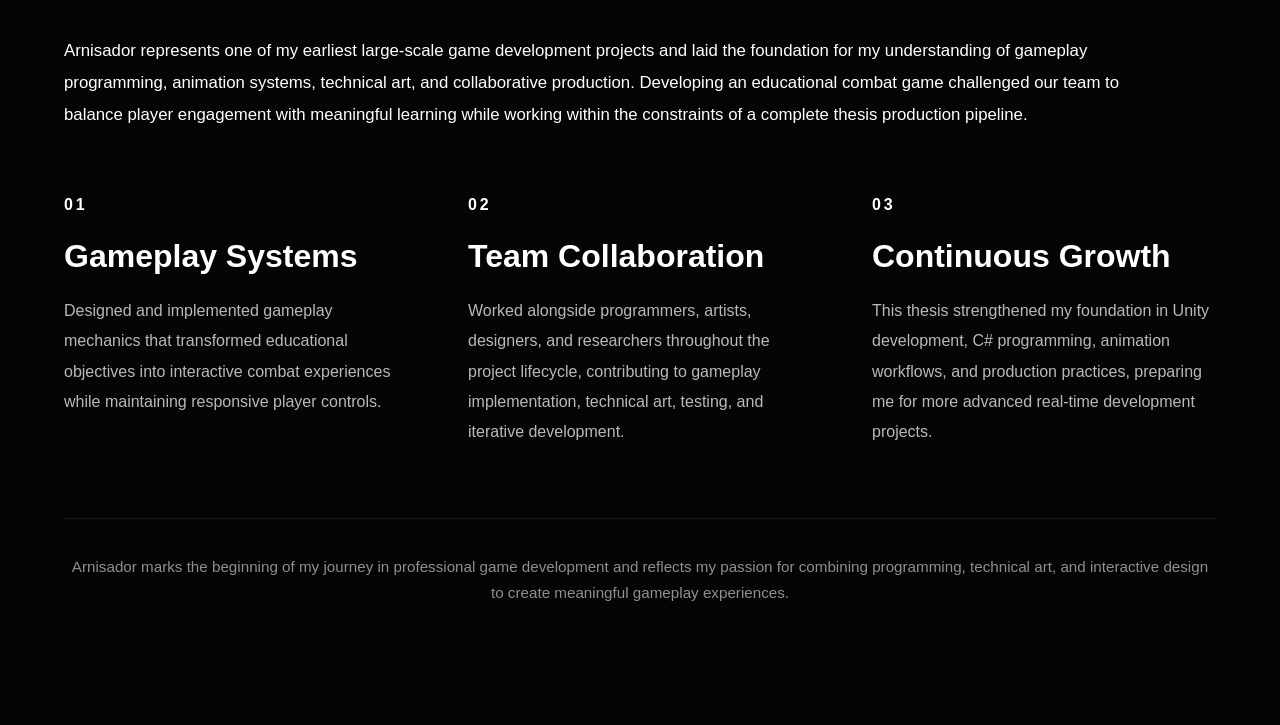
==== commit fa55ba15: "Add favicon link to arnisador.html Added a favicon link to the arnisador.html file." ====
--- a/projects/arnisador.html
+++ b/projects/arnisador.html
@@ -13,6 +13,7 @@
     <link rel="stylesheet" href="../css/projects/stranger-things.css">
     <link rel="stylesheet" href="../css/projects/arnisador.css">
     <link rel="stylesheet" href="../css/responsive.css">
+    <link rel="icon" type="image/png" href="https://github.com/DEREDOC111/jan.alexander.github.io/blob/main/favicon.png?raw=true">
 
 </head>
 
@@ -528,4 +529,4 @@
 
 </body>
 
-</html>+</html>
